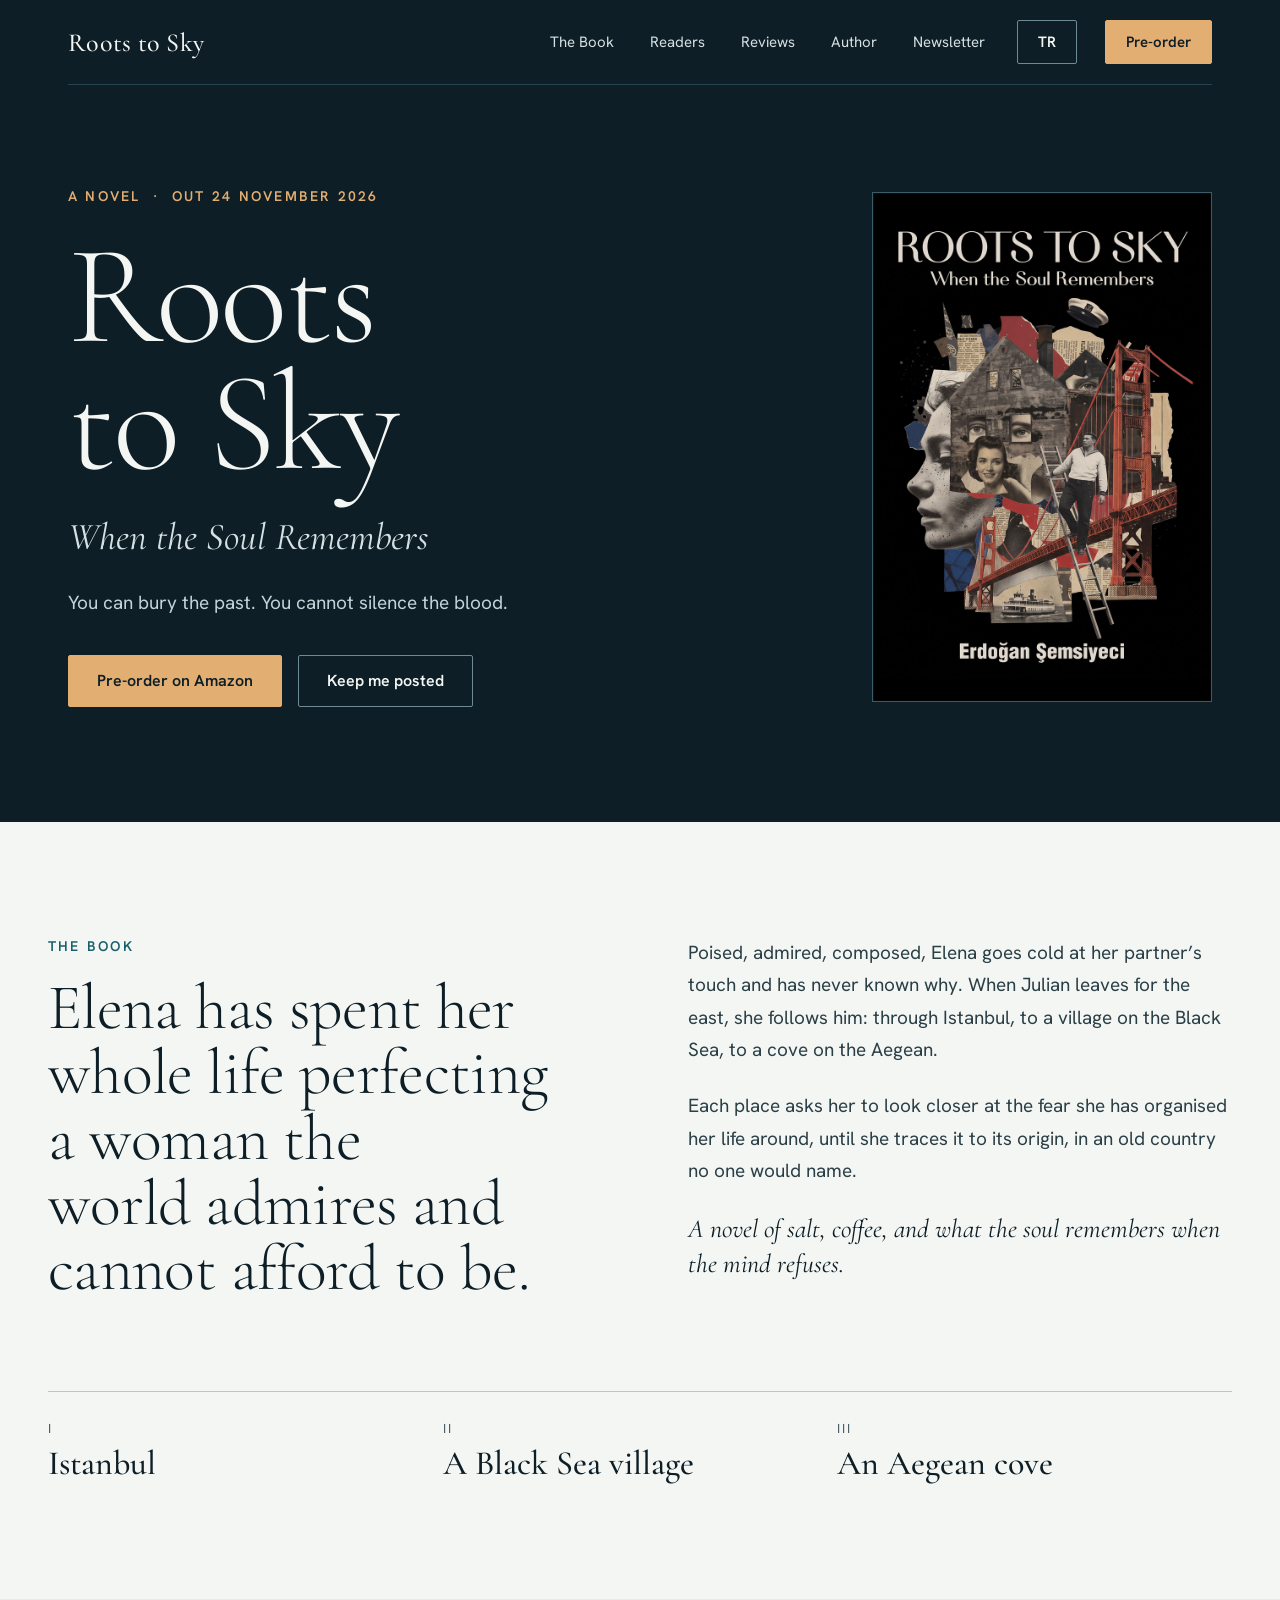
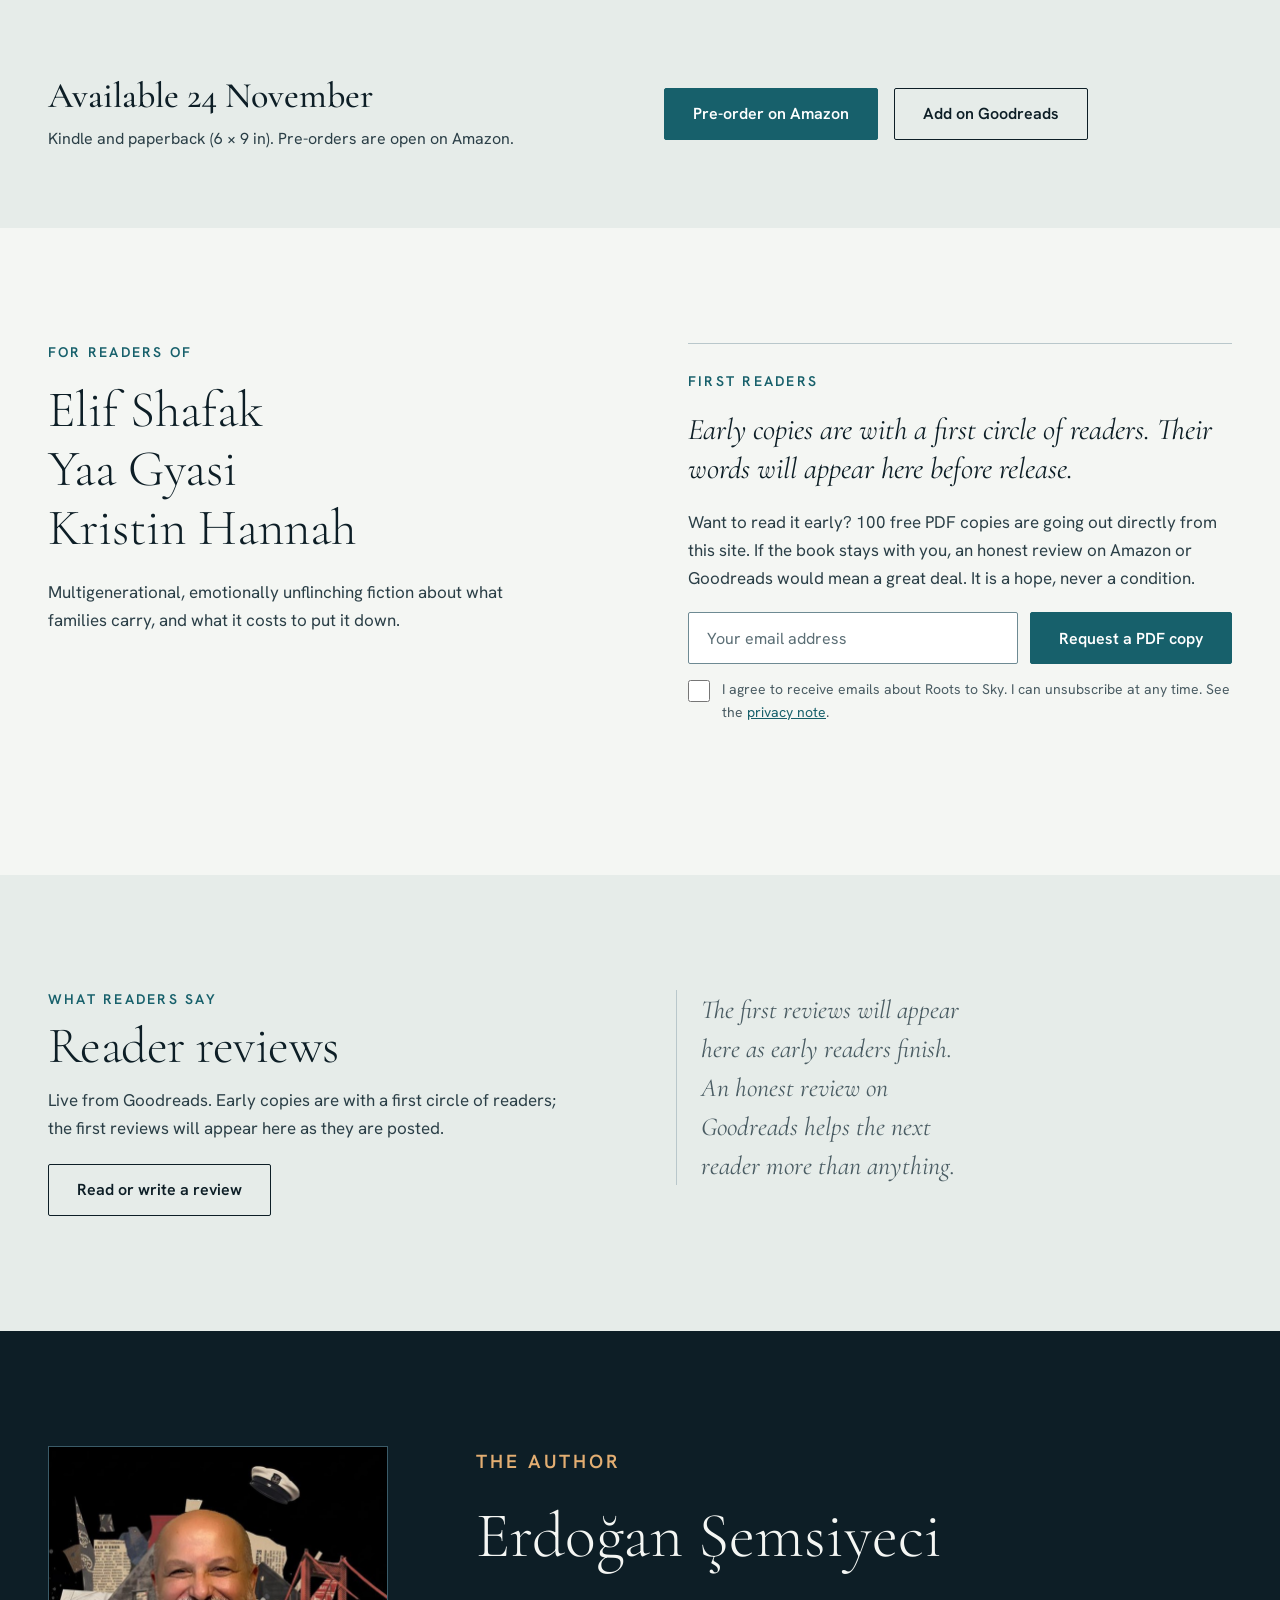
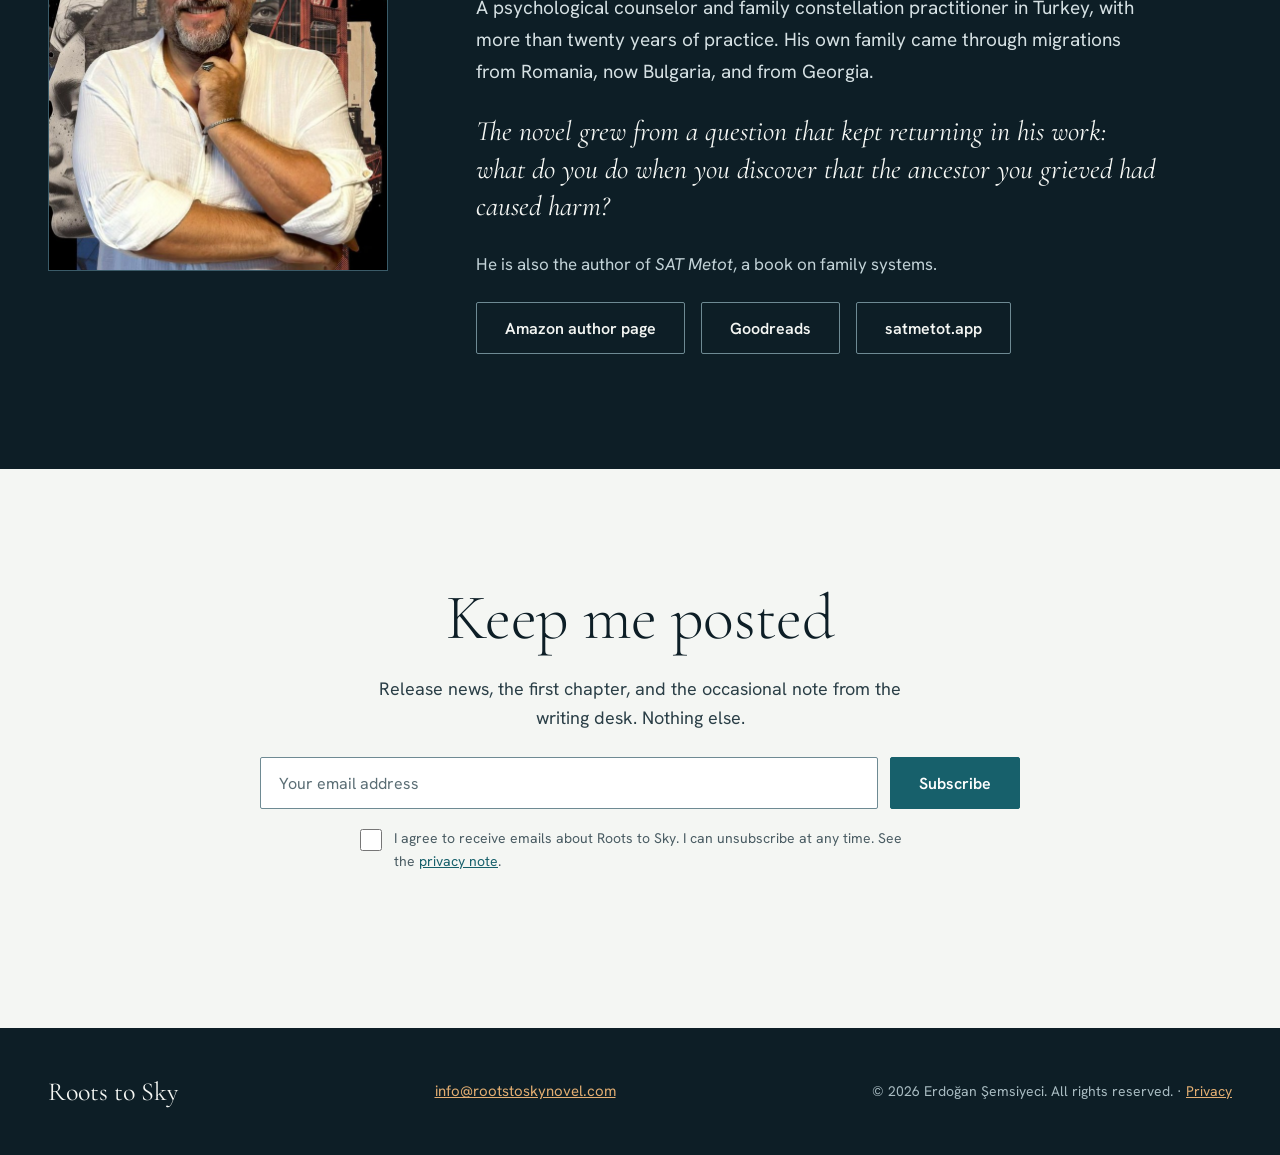
==== index.html @ e364c6cc "Ülke bazlı dil yönlendirmesi: TR ziyaretçi otomatik /tr/ (botlar ve EN'i seçenler hariç); TR sayfaya" ====
<!doctype html>
<html lang="en">
<head>
<meta charset="utf-8">
<meta name="viewport" content="width=device-width, initial-scale=1">
<title>Roots to Sky: When the Soul Remembers — a novel by Erdoğan Şemsiyeci</title>
<meta name="description" content="Roots to Sky: When the Soul Remembers. A novel of salt, coffee, and what the soul remembers when the mind refuses. Out 24 November 2026.">
<link rel="canonical" href="https://rootstoskynovel.com/">
<script>
/* Ülke bazlı dil yönlendirmesi: Türkiye'den gelen ziyaretçi /tr/ sayfasına alınır.
   Kurallar: (1) EN'i elle seçmiş olan (rts_lang=en çerezi) asla yönlendirilmez,
   (2) arama motoru / sosyal önizleme botları yönlendirilmez (SEO), (3) servis
   1,5 sn içinde cevap vermezse hiçbir şey olmaz — sayfa İngilizce kalır. */
(function () {
  try {
    var pref = document.cookie.match(/(?:^|;\s*)rts_lang=([^;]+)/);
    if (pref && pref[1] === 'en') return;
    var ua = navigator.userAgent || '';
    if (/bot|crawl|spider|slurp|baidu|yandex|facebookexternalhit|embedly|preview|headless|https?-get/i.test(ua)) return;
    if (!window.fetch) return;
    var done = false;
    var timer = setTimeout(function () { done = true; }, 1500);
    fetch('https://api.country.is/', { cache: 'no-store' })
      .then(function (r) { return r.json(); })
      .then(function (d) {
        clearTimeout(timer);
        if (done || !d || d.country !== 'TR') return;
        done = true;
        location.replace('/tr/');
      })
      .catch(function () { clearTimeout(timer); });
  } catch (e) {}
})();
</script>
<link rel="alternate" hreflang="en" href="https://rootstoskynovel.com/">
<link rel="alternate" hreflang="tr" href="https://rootstoskynovel.com/tr/">
<link rel="alternate" hreflang="x-default" href="https://rootstoskynovel.com/">
<meta property="og:type" content="book">
<meta property="og:title" content="Roots to Sky: When the Soul Remembers">
<meta property="og:description" content="You can bury the past. You cannot silence the blood. A novel by Erdoğan Şemsiyeci. Out 24 November 2026.">
<meta property="og:url" content="https://rootstoskynovel.com/">
<meta property="og:image" content="https://rootstoskynovel.com/assets/cover.jpg">
<meta name="twitter:card" content="summary_large_image">
<link rel="preconnect" href="https://fonts.googleapis.com">
<link rel="preconnect" href="https://fonts.gstatic.com" crossorigin>
<link href="https://fonts.googleapis.com/css2?family=Cormorant+Garamond:ital,wght@0,300;0,500;1,300;1,400;1,500&family=Hanken+Grotesk:wght@400;500;600&display=swap" rel="stylesheet">
<link rel="icon" href="assets/favicon.svg" type="image/svg+xml">
<link rel="stylesheet" href="style.css">
<script type="application/ld+json">
{"@context":"https://schema.org","@type":"Book","name":"Roots to Sky: When the Soul Remembers","author":{"@type":"Person","name":"Erdoğan Şemsiyeci"},"inLanguage":"en","datePublished":"2026-11-24","bookFormat":"https://schema.org/Paperback","url":"https://rootstoskynovel.com/"}
</script>
</head>
<body>

<header class="on-ink">
  <div class="wrap hero-wrap">
    <nav class="nav" aria-label="Main">
      <a class="brand" href="#top">Roots to Sky</a>
      <div class="nav-links">
        <a href="#book">The Book</a>
        <a href="#giveaway">Giveaway</a>
        <a href="#readers">Readers</a>
        <a href="#reviews">Reviews</a>
        <a href="#author">Author</a>
        <a href="#newsletter">Newsletter</a>
        <a class="btn btn-ghost btn-sm" href="/tr/" hreflang="tr" lang="tr">TR</a>
        <a class="btn btn-amber btn-sm" data-link="amazon" href="#">Pre-order</a>
      </div>
    </nav>

    <div class="hero" id="top">
      <div class="hero-text">
        <p class="eyebrow amber">A novel &nbsp;·&nbsp; Out 24 November 2026</p>
        <h1>Roots<br>to Sky</h1>
        <p class="sub">When the Soul Remembers</p>
        <p class="hook">You can bury the past. You cannot silence the blood.</p>
        <div class="cta">
          <a class="btn btn-amber" data-link="amazon" href="#">Pre-order on Amazon</a>
          <a class="btn btn-ghost" href="#newsletter">Keep me posted</a>
        </div>
      </div>

      <div class="cover-col">
        <div class="cover" data-fallback>
          <!-- Put the cover at assets/cover.jpg (2:3). Until then the typographic placeholder shows. -->
          <img src="assets/cover.jpg" alt="Cover of Roots to Sky: When the Soul Remembers, by Erdoğan Şemsiyeci" width="680" height="1020">
          <div class="ph" aria-hidden="true">
            <span class="k">A Novel</span>
            <div class="mid"><div class="line"></div><span class="t">Roots<br>to Sky</span></div>
            <span class="a">Erdoğan Şemsiyeci</span>
          </div>
        </div>
      </div>
    </div>
  </div>
</header>

<main>
  <section id="book">
    <div class="wrap">
      <div class="two">
        <div class="stack">
          <p class="eyebrow">The Book</p>
          <h2 class="h2">Elena has spent her whole life perfecting a woman the world admires and cannot afford to be.</h2>
        </div>
        <div class="prose">
          <p>Poised, admired, composed, Elena goes cold at her partner’s touch and has never known why. When Julian leaves for the east, she follows him: through Istanbul, to a village on the Black Sea, to a cove on the Aegean.</p>
          <p>Each place asks her to look closer at the fear she has organised her life around, until she traces it to its origin, in an old country no one would name.</p>
          <p class="pull">A novel of salt, coffee, and what the soul remembers when the mind refuses.</p>
        </div>
      </div>
      <div class="route">
        <div><small>I</small><span>Istanbul</span></div>
        <div><small>II</small><span>A Black Sea village</span></div>
        <div><small>III</small><span>An Aegean cove</span></div>
      </div>
    </div>
  </section>

  <section class="editions" aria-labelledby="avail">
    <div class="wrap grid">
      <div class="stack" style="gap:10px">
        <h2 id="avail">Available 24 November</h2>
        <p>Kindle and paperback (6 × 9 in). Pre-orders are open on Amazon.</p>
        <!-- When known, add: <p style="font-size:14px;color:var(--muted)">Pages N · ISBN N · Price N</p> -->
      </div>
      <div class="btn-row">
        <a class="btn btn-teal" data-link="amazon" href="#">Pre-order on Amazon</a>
        <a class="btn btn-line" data-link="goodreadsBook" href="#">Add on Goodreads</a>
      </div>
    </div>
  </section>

  <section id="giveaway" class="giveaway" aria-labelledby="gw-h">
    <div class="wrap two">
      <div class="stack">
        <p class="eyebrow">Goodreads giveaway</p>
        <h2 id="gw-h" class="h2" style="font-size:clamp(32px,4vw,52px)">Win a Kindle copy</h2>
        <p class="lead" style="max-width:34em">One hundred Kindle editions are being given away on Goodreads. Entry is free and takes a moment. The draw closes on 23 November, the day before release, and the winners are notified by Goodreads.</p>
        <p style="font-size:14px;line-height:1.6;color:var(--muted);max-width:34em">A Goodreads account is all you need. No purchase, no email to me — the entry stays on Goodreads.</p>
      </div>
      <div class="gw-card">
        <!-- Live Goodreads giveaway widget (draw 455663). site.js removes this whole
             section after the draw closes, so no dead box is ever left behind. -->
        <div id="goodreadsGiveawayWidget455663"></div>
        <noscript>
          <p><a class="btn btn-line" href="https://www.goodreads.com/giveaway/show/455663" rel="noopener">Enter the giveaway on Goodreads</a></p>
        </noscript>
      </div>
    </div>
  </section>

  <section id="readers">
    <div class="wrap two">
      <div class="stack">
        <p class="eyebrow">For readers of</p>
        <p class="comps">Elif Shafak<br>Yaa Gyasi<br>Kristin Hannah</p>
        <p class="lead">Multigenerational, emotionally unflinching fiction about what families carry, and what it costs to put it down.</p>
      </div>
      <div class="stack firsts">
        <p class="eyebrow">First readers</p>
        <p class="quote">Early copies are with a first circle of readers. Their words will appear here before release.</p>
        <p class="lead" style="max-width:none">Want to read it early? 100 free PDF copies are going out directly from this site. If the book stays with you, an honest review on Amazon or Goodreads would mean a great deal. It is a hope, never a condition.</p>
        <form data-form="early" novalidate style="display:flex;flex-direction:column;gap:14px">
          <div class="formrow">
            <label class="sr" for="copyemail">Email address for a PDF copy</label>
            <input id="copyemail" type="email" name="email" autocomplete="email" placeholder="Your email address" required>
            <button class="btn btn-teal" type="submit">Request a PDF copy</button>
          </div>
          <div class="hp" aria-hidden="true"><label>Leave empty <input type="text" name="hp" tabindex="-1" autocomplete="off"></label></div>
          <div class="consent">
            <input id="copyconsent" type="checkbox" name="consent">
            <label for="copyconsent">I agree to receive emails about Roots to Sky. I can unsubscribe at any time. See the <a href="privacy.html">privacy note</a>.</label>
          </div>
          <p class="msg" role="status" aria-live="polite"></p>
        </form>
      </div>
    </div>
  </section>

  <section id="reviews" class="reviews">
    <div class="wrap">
      <div class="rev-grid">
        <div class="stack" style="gap:12px">
          <p class="eyebrow">What readers say</p>
          <h2 class="rev-h">Reader reviews</h2>
          <p class="lead" style="max-width:30em">Live from Goodreads. Early copies are with a first circle of readers; the first reviews will appear here as they are posted.</p>
          <div class="btn-row" style="margin-top:10px" id="rev-cta">
            <a class="btn btn-line" data-link="goodreadsBook" href="#">Read or write a review</a>
          </div>
        </div>
        <div class="gr-card" id="gr-reviews-card">
          <!-- The Goodreads widget is injected by site.js only once the first review exists
               (flag: rts_site_flags.reviews_live, refreshed by a Hermes job). Until then a
               designed empty state holds the column, so nothing looks broken or bare. -->
          <p class="rev-empty" id="gr-reviews-empty">The first reviews will appear here as early readers finish. An honest review on Goodreads helps the next reader more than anything.</p>
        </div>
      </div>
    </div>
  </section>

  <section id="author" class="on-ink">
    <div class="wrap author">
      <div class="portrait">
        <!-- Put the portrait at assets/author.jpg (4:5). Without it, an empty frame shows. -->
        <div class="frame" data-fallback>
          <img src="assets/author.jpg" alt="Portrait of Erdoğan Şemsiyeci" width="680" height="850">
        </div>
      </div>
      <div class="author-text">
        <p class="eyebrow">The Author</p>
        <h2 class="name">Erdoğan Şemsiyeci</h2>
        <p>A psychological counselor and family constellation practitioner in Turkey, with more than twenty years of practice. His own family came through migrations from Romania, now Bulgaria, and from Georgia.</p>
        <p class="pull">The novel grew from a question that kept returning in his work: what do you do when you discover that the ancestor you grieved had caused harm?</p>
        <p class="small">He is also the author of <em>SAT Metot</em>, a book on family systems.</p>
        <div class="btn-row">
          <a class="btn btn-ghost" data-link="amazonAuthor" href="#">Amazon author page</a>
          <a class="btn btn-ghost" data-link="goodreadsAuthor" href="#">Goodreads</a>
          <a class="btn btn-ghost" data-link="authorSite" href="#">satmetot.app</a>
        </div>
      </div>
    </div>
  </section>

  <section id="newsletter">
    <div class="news">
      <h2 class="h2" style="font-size:clamp(40px,5vw,64px)">Keep me posted</h2>
      <p class="lead" style="max-width:30em;font-size:18px">Release news, the first chapter, and the occasional note from the writing desk. Nothing else.</p>
      <form data-form="news" novalidate>
        <div class="formrow">
          <label class="sr" for="email">Email address</label>
          <input id="email" type="email" name="email" autocomplete="email" placeholder="Your email address" required>
          <button class="btn btn-teal" type="submit">Subscribe</button>
        </div>
        <div class="hp" aria-hidden="true"><label>Leave empty <input type="text" name="hp" tabindex="-1" autocomplete="off"></label></div>
        <div class="consent">
          <input id="consent" type="checkbox" name="consent">
          <label for="consent">I agree to receive emails about Roots to Sky. I can unsubscribe at any time. See the <a href="privacy.html">privacy note</a>.</label>
        </div>
        <p class="msg" role="status" aria-live="polite"></p>
      </form>
    </div>
  </section>
</main>

<footer>
  <div class="row">
    <span class="brand-f">Roots to Sky</span>
    <a href="mailto:info@rootstoskynovel.com">info@rootstoskynovel.com</a>
    <small>© 2026 Erdoğan Şemsiyeci. All rights reserved. · <a href="privacy.html" style="font-size:14px">Privacy</a></small>
  </div>
</footer>

<script src="config.js"></script>
<script src="site.js"></script>
<!-- Goodreads giveaway widget. It replaces the placeholder div above by id,
     so this must load after that div. -->
<script src="https://www.goodreads.com/giveaway/widget/455663" type="text/javascript" charset="utf-8"></script>
</body>
</html>
---- style.css ----
/* Roots to Sky — rootstoskynovel.com
   Fonts: Cormorant Garamond (display), Hanken Grotesk (text). Loaded from Google Fonts in each page <head>. */
:root{
  --ink:#0D1E26; --ink-2:#16303B; --ink-line:#264450; --ink-edge:#3A5B68;
  --salt:#F4F6F3; --salt-2:#E6ECE9; --rule:#B9C7CB;
  --text:#2B3F47; --muted:#4A5C63; --on-ink:#D5E0E3; --on-ink-2:#C3D3D8; --on-ink-3:#A9BCC2;
  --teal:#17606B; --amber:#E3AE72; --amber-hi:#F0C48F; --field:#6E8A93;
  --serif:'Cormorant Garamond',Georgia,serif; --sans:'Hanken Grotesk',system-ui,sans-serif;
  --pad:clamp(20px,5vw,48px);
}
*{box-sizing:border-box}
html{scroll-behavior:smooth}
body{margin:0;background:var(--salt);color:var(--ink);font-family:var(--sans);-webkit-font-smoothing:antialiased}
a{color:var(--teal)} a:hover{color:var(--ink)}
h1,h2,p{margin:0}
.wrap{max-width:1240px;margin:0 auto}
.sr{position:absolute;width:1px;height:1px;overflow:hidden;clip:rect(0 0 0 0);white-space:nowrap}
a:focus-visible,button:focus-visible,input:focus-visible{outline:3px solid var(--amber);outline-offset:2px}
[hidden]{display:none!important}

/* buttons */
.btn{display:inline-flex;align-items:center;justify-content:center;min-height:52px;padding:0 28px;font:600 16px var(--sans);text-decoration:none;border-radius:2px;cursor:pointer}
.btn-amber{background:var(--amber);color:var(--ink);border:1px solid var(--amber)}
.btn-amber:hover{background:var(--amber-hi);color:var(--ink)}
.btn-ghost{background:transparent;color:var(--salt);border:1px solid var(--field)}
.btn-ghost:hover{border-color:var(--amber);color:var(--amber)}
.btn-teal{background:var(--teal);color:#fff;border:1px solid var(--teal)}
.btn-teal:hover{background:var(--ink);border-color:var(--ink);color:#fff}
.btn-teal[disabled]{opacity:.6;cursor:progress}
.btn-line{background:transparent;color:var(--ink);border:1px solid var(--ink)}
.btn-line:hover{background:var(--ink);color:var(--salt)}
.btn-sm{min-height:44px;padding:0 20px;font-size:15px}

/* type helpers */
.eyebrow{font-size:14px;font-weight:600;letter-spacing:.16em;text-transform:uppercase;color:var(--teal)}
.on-ink .eyebrow,.eyebrow.amber{color:var(--amber)}
.display{font-family:var(--serif);font-weight:300;letter-spacing:-.01em}
.italic{font-family:var(--serif);font-style:italic}

/* header + hero */
.on-ink{background:var(--ink);color:var(--salt)}
.hero-wrap{padding:0 var(--pad)}
.nav{display:flex;flex-wrap:wrap;align-items:center;justify-content:space-between;gap:8px 32px;padding:20px 0;border-bottom:1px solid var(--ink-line)}
.brand{font:500 26px var(--serif);color:var(--salt);text-decoration:none;letter-spacing:.01em}
.brand:hover{color:var(--salt)}
.nav-links{display:flex;flex-wrap:wrap;align-items:center;gap:4px 28px}
.nav-links a:not(.btn){color:var(--on-ink);text-decoration:none;font-size:15px;padding:12px 4px}
.nav-links a:not(.btn):hover{color:var(--amber)}
.hero{display:flex;flex-wrap:wrap;align-items:center;gap:56px 72px;padding:clamp(48px,8vw,104px) 0 clamp(56px,9vw,120px)}
.hero-text{flex:1 1 480px;min-width:0;display:flex;flex-direction:column;gap:28px}
.hero h1{font:300 clamp(68px,11vw,164px)/.9 var(--serif);letter-spacing:-.02em;color:var(--salt)}
.hero .sub{font:italic 400 clamp(26px,3vw,38px)/1.2 var(--serif);color:var(--on-ink)}
.hero .hook{max-width:30em;font-size:19px;line-height:1.6;color:var(--on-ink-2);text-wrap:pretty}
.hero .cta{display:flex;flex-wrap:wrap;gap:16px;padding-top:8px}

/* cover (image with typographic fallback) */
.cover-col{flex:0 1 360px;min-width:0;margin:0 auto;width:100%;max-width:340px}
.cover{position:relative;width:100%;aspect-ratio:2/3;background:var(--ink-2);border:1px solid var(--ink-edge);overflow:hidden}
.cover img{display:block;width:100%;height:100%;object-fit:cover}
.cover .ph{display:none;position:absolute;inset:0;flex-direction:column;justify-content:space-between;align-items:center;padding:36px 28px;text-align:center}
.cover.no-img img{display:none}
.cover.no-img .ph{display:flex}
.ph .k{font-size:11px;letter-spacing:.22em;text-transform:uppercase;color:var(--amber)}
.ph .mid{display:flex;flex-direction:column;align-items:center;gap:18px}
.ph .line{width:1px;height:120px;background:var(--amber)}
.ph .t{font:300 44px/1 var(--serif)}
.ph .a{font-size:13px;letter-spacing:.14em;text-transform:uppercase;color:var(--on-ink-2)}

/* sections */
section{padding:clamp(64px,9vw,128px) var(--pad)}
.two{display:grid;grid-template-columns:repeat(auto-fit,minmax(min(420px,100%),1fr));gap:48px 96px;align-items:start}
.stack{display:flex;flex-direction:column;gap:20px}
.h2{font:300 clamp(40px,5vw,68px)/1.02 var(--serif);letter-spacing:-.01em;text-wrap:balance}
.prose{display:flex;flex-direction:column;gap:24px;font-size:19px;line-height:1.7;color:var(--text);text-wrap:pretty}
.prose .pull{font:italic 400 26px/1.35 var(--serif);color:var(--ink)}
.route{display:grid;grid-template-columns:repeat(auto-fit,minmax(min(240px,100%),1fr));margin-top:clamp(56px,7vw,96px);border-top:1px solid var(--rule)}
.route div{padding:28px 24px 0 0;display:flex;flex-direction:column;gap:6px}
.route small{font-size:13px;letter-spacing:.16em;text-transform:uppercase;color:var(--muted)}
.route span{font:500 34px var(--serif)}

.editions{background:var(--salt-2);padding:clamp(48px,6vw,80px) var(--pad)}
.editions .grid{display:grid;grid-template-columns:repeat(auto-fit,minmax(min(300px,100%),1fr));gap:32px 48px;align-items:center}
.editions h2{font:500 36px/1.1 var(--serif)}
.editions p{font-size:16px;line-height:1.6;color:var(--text)}
.btn-row{display:flex;flex-wrap:wrap;gap:16px}

/* Goodreads giveaway band. The widget brings its own inline styling and sits on white;
   it is kept as-is so it reads as Goodreads, not as us. */
.giveaway{border-top:1px solid var(--rule);padding-block:clamp(48px,6vw,80px)}
.giveaway .two{align-items:start}
.gw-card{max-width:400px;width:100%;justify-self:start}
.gw-card .goodreadsGiveawayWidget{max-width:100% !important;margin:0 !important}
/* keep Goodreads' date stamp from breaking into "(November 23, / 2026)" */
.gw-card .goodreadsGiveawayWidget .giveaway-status span{white-space:nowrap}

.comps{font:300 clamp(34px,4vw,54px)/1.15 var(--serif)}
.lead{font-size:17px;line-height:1.65;color:var(--text);max-width:28em}
.firsts{border-top:1px solid var(--rule);padding-top:28px}
.firsts .quote{font:italic 400 30px/1.3 var(--serif)}

/* reviews (Goodreads widget, palette matched) */
.reviews{background:var(--salt-2)}
.rev-grid{display:grid;grid-template-columns:repeat(auto-fit,minmax(min(360px,100%),1fr));gap:40px 72px;align-items:start}
.rev-h{font:300 clamp(32px,4vw,52px)/1.05 var(--serif);letter-spacing:-.01em;text-wrap:balance}
.gr-card{max-width:620px;width:100%;justify-self:end;overflow:hidden}
.gr-card iframe{display:block;width:100%;height:420px;border:0;background:var(--salt-2);color-scheme:light}
.rev-empty{font:italic 400 26px/1.5 var(--serif);color:var(--muted);margin:0;max-width:28ch;padding-left:24px;border-left:1px solid var(--rule)}

/* forms */
.formrow{display:flex;flex-wrap:wrap;gap:12px}
.formrow input[type=email]{flex:1 1 240px;min-width:0;height:52px;padding:0 18px;font:16px var(--sans);color:var(--ink);background:#fff;border:1px solid var(--field);border-radius:2px}
.formrow input::placeholder{color:#5B6E75}
.consent{display:flex;align-items:flex-start;gap:12px;text-align:left;max-width:560px;font-size:14px;line-height:1.6;color:var(--muted)}
.consent input{width:22px;height:22px;margin:2px 0 0;flex:0 0 auto}
.hp{position:absolute;left:-9999px;width:1px;height:1px;overflow:hidden}
.msg{font-size:15px;line-height:1.5;min-height:1.5em}
.msg.ok{color:#0F5A2E} .msg.err{color:#9A1B1B}

/* author */
.author{display:flex;flex-wrap:wrap;gap:56px 88px;align-items:flex-start}
.portrait{flex:0 1 340px;min-width:0;margin:0 auto;width:100%;max-width:340px}
.portrait .frame{position:relative;width:100%;aspect-ratio:4/5;background:var(--ink-2);border:1px solid var(--ink-edge);overflow:hidden}
.portrait img{display:block;width:100%;height:100%;object-fit:cover}
.portrait .frame.no-img img{display:none}
.author-text{flex:1 1 480px;min-width:0;display:flex;flex-direction:column;gap:24px}
.author-text .name{font:300 clamp(40px,5vw,68px)/1.02 var(--serif)}
.author-text p{font-size:19px;line-height:1.7;color:var(--on-ink);max-width:36em;text-wrap:pretty}
.author-text .pull{font:italic 400 28px/1.35 var(--serif);color:var(--salt);max-width:26em}
.author-text .small{font-size:17px;line-height:1.65;color:var(--on-ink-2)}

/* newsletter */
.news{max-width:760px;margin:0 auto;display:flex;flex-direction:column;gap:24px;text-align:center;align-items:center}
.news form{width:100%;display:flex;flex-direction:column;gap:18px;align-items:center}
.news .formrow{width:100%;justify-content:center}

/* footer */
footer{background:var(--ink);color:var(--on-ink-2);padding:48px var(--pad)}
footer .row{max-width:1240px;margin:0 auto;display:flex;flex-wrap:wrap;gap:20px 48px;justify-content:space-between;align-items:center}
footer .brand-f{font:26px var(--serif);color:var(--salt)}
footer a{color:var(--amber);font-size:15px}
footer small{font-size:14px;color:var(--on-ink-3)}

/* plain pages (privacy, confirmed, unsubscribed) */
.page{max-width:720px;margin:0 auto;padding:clamp(48px,8vw,96px) var(--pad);display:flex;flex-direction:column;gap:20px}
.page h1{font:300 clamp(40px,6vw,64px)/1.05 var(--serif)}
.page h2{font:500 28px var(--serif);margin-top:12px}
.page p,.page li{font-size:17px;line-height:1.7;color:var(--text)}
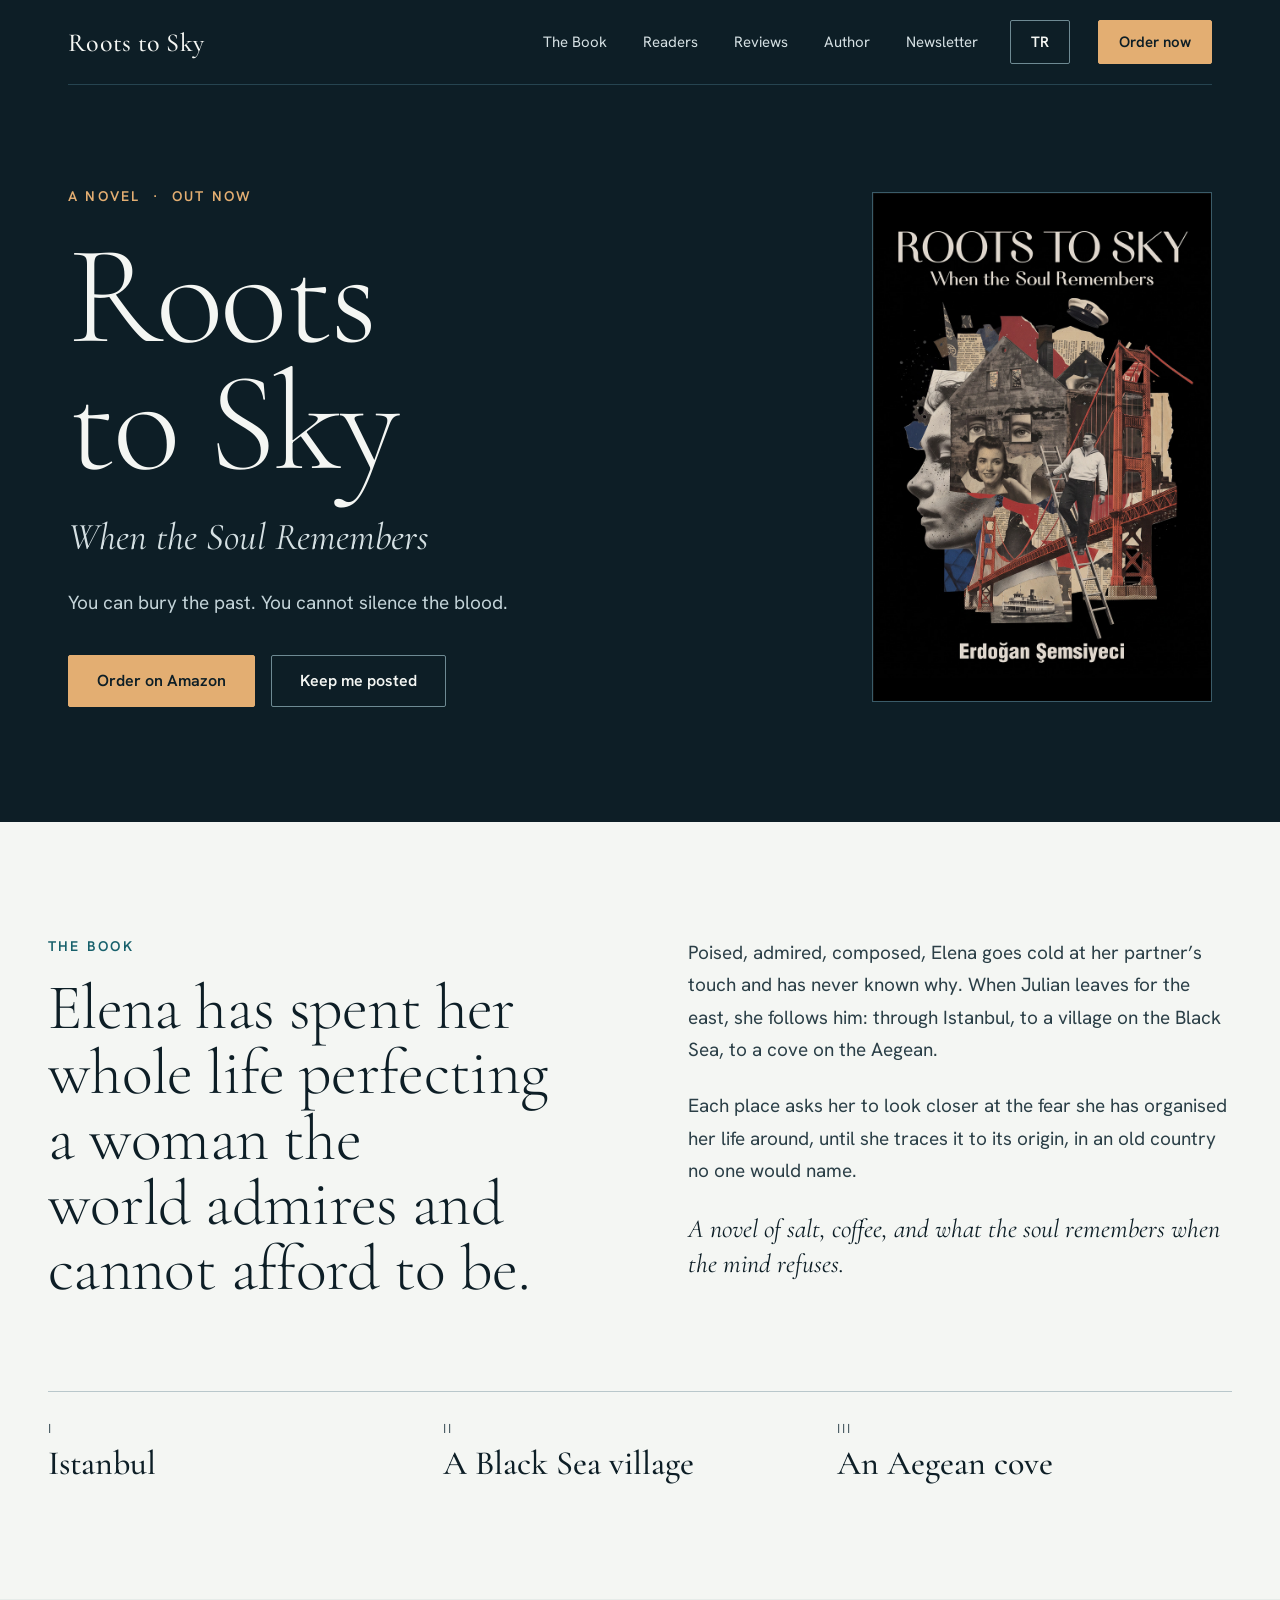
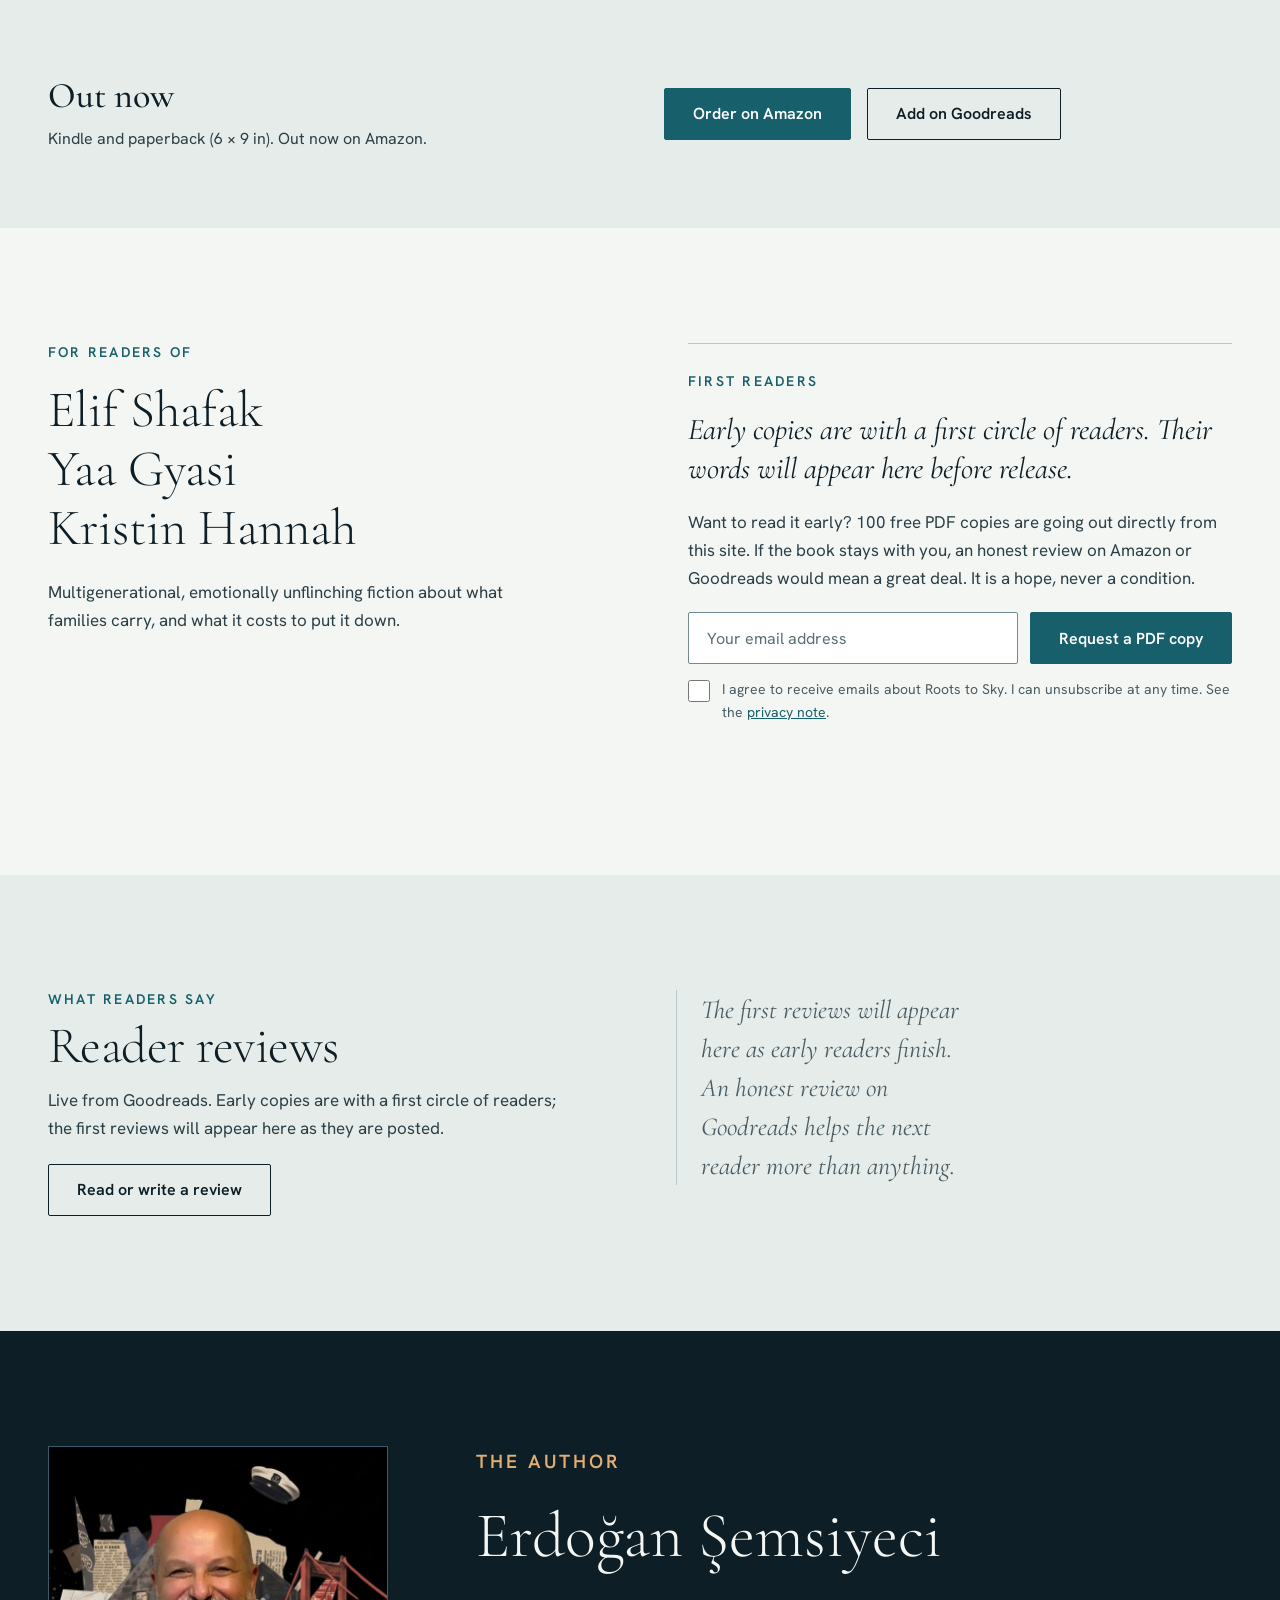
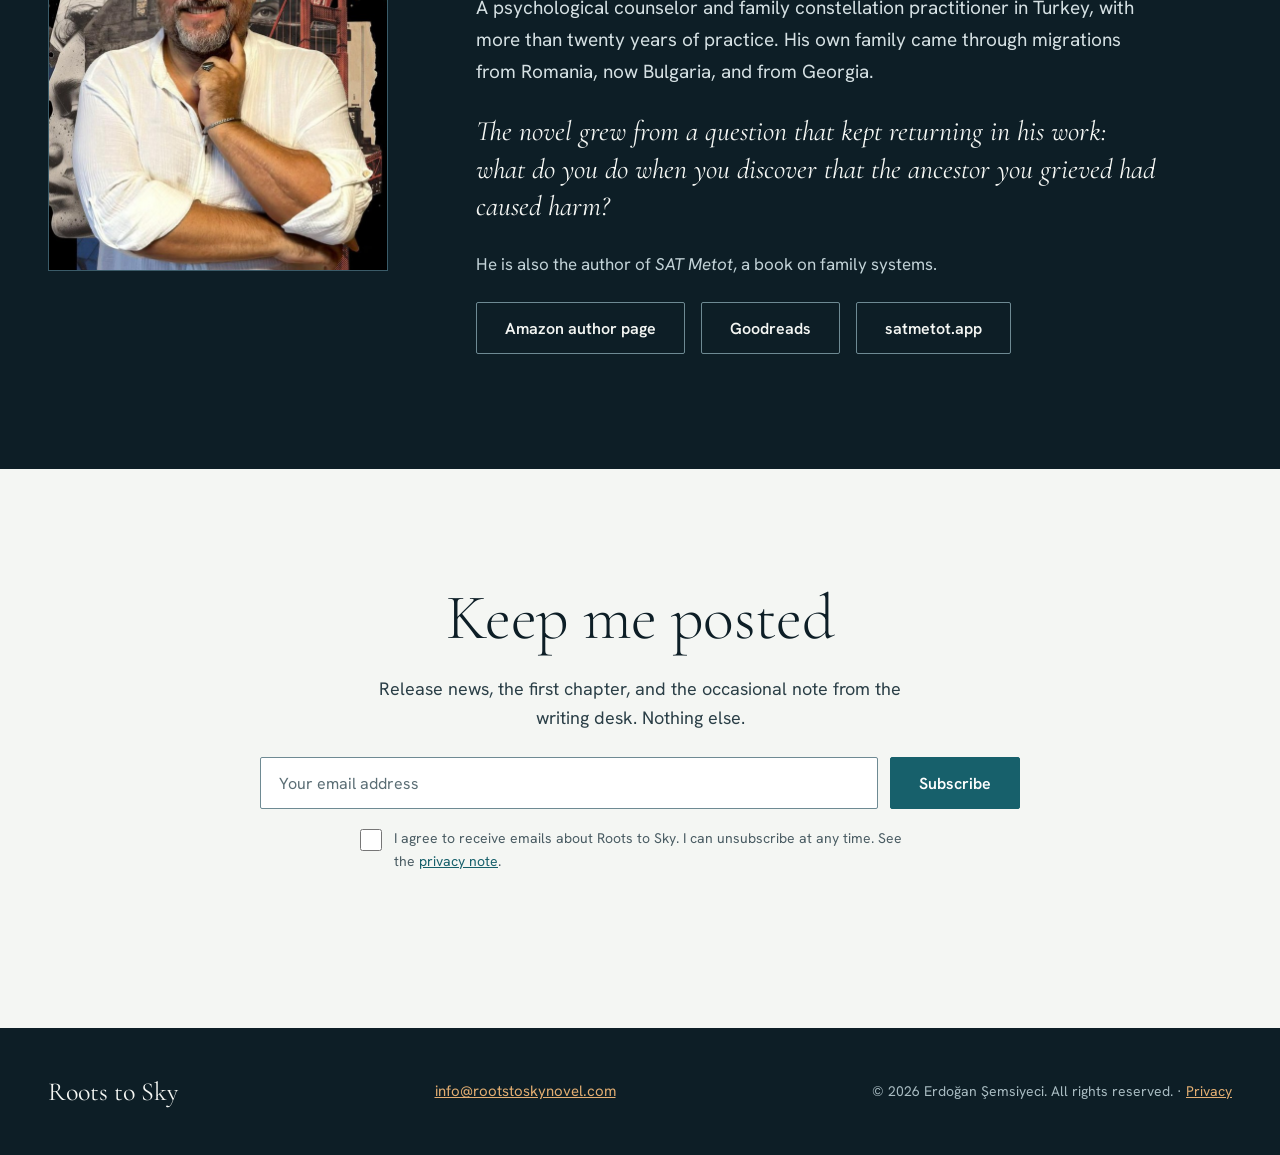
==== commit 921dd783: "site: Pre-order -> Order now / Out now (EN + TR)" ====
--- a/index.html
+++ b/index.html
@@ -7,28 +7,39 @@
 <meta name="description" content="Roots to Sky: When the Soul Remembers. A novel of salt, coffee, and what the soul remembers when the mind refuses. Out 24 November 2026.">
 <link rel="canonical" href="https://rootstoskynovel.com/">
 <script>
-/* Ülke bazlı dil yönlendirmesi: Türkiye'den gelen ziyaretçi /tr/ sayfasına alınır.
-   Kurallar: (1) EN'i elle seçmiş olan (rts_lang=en çerezi) asla yönlendirilmez,
-   (2) arama motoru / sosyal önizleme botları yönlendirilmez (SEO), (3) servis
-   1,5 sn içinde cevap vermezse hiçbir şey olmaz — sayfa İngilizce kalır. */
+/* Ülke/dil bazlı yönlendirme: Türkiye'den gelen ziyaretçi /tr/ sayfasına alınır.
+   1) Tarayıcı dili Türkçe ise ANINDA yönlendirir (ağ beklemez — IP servisi
+      engelliyse ya da VPN/iCloud Relay ülkeyi yanlış gösteriyorsa da çalışır).
+   2) Değilse IP ülkesine bakar (iki ayrı servis, biri cevap vermezse diğeri).
+   3) EN'i elle seçmiş olan (rts_lang=en çerezi) ve botlar asla yönlendirilmez. */
 (function () {
   try {
     var pref = document.cookie.match(/(?:^|;\s*)rts_lang=([^;]+)/);
     if (pref && pref[1] === 'en') return;
     var ua = navigator.userAgent || '';
     if (/bot|crawl|spider|slurp|baidu|yandex|facebookexternalhit|embedly|preview|headless|https?-get/i.test(ua)) return;
+    var goTR = function () { location.replace('/tr/'); };
+    var langs = navigator.languages || [navigator.language || ''];
+    for (var i = 0; i < langs.length; i++) {
+      if (/^tr\b/i.test(langs[i] || '')) { goTR(); return; }
+    }
     if (!window.fetch) return;
     var done = false;
-    var timer = setTimeout(function () { done = true; }, 1500);
+    var timer = setTimeout(function () { done = true; }, 2000);
+    var hit = function (c) {
+      if (done || !c) return;
+      if (c === 'TR') { done = true; goTR(); }
+    };
     fetch('https://api.country.is/', { cache: 'no-store' })
       .then(function (r) { return r.json(); })
-      .then(function (d) {
-        clearTimeout(timer);
-        if (done || !d || d.country !== 'TR') return;
-        done = true;
-        location.replace('/tr/');
+      .then(function (d) { if (d && d.country) hit(d.country); else throw 0; })
+      .catch(function () {
+        return fetch('https://ipwho.is/', { cache: 'no-store' })
+          .then(function (r) { return r.json(); })
+          .then(function (d) { if (d && d.country_code) hit(d.country_code); })
+          .catch(function () {});
       })
-      .catch(function () { clearTimeout(timer); });
+      .then(function () { clearTimeout(timer); });
   } catch (e) {}
 })();
 </script>
@@ -64,18 +75,18 @@
         <a href="#author">Author</a>
         <a href="#newsletter">Newsletter</a>
         <a class="btn btn-ghost btn-sm" href="/tr/" hreflang="tr" lang="tr">TR</a>
-        <a class="btn btn-amber btn-sm" data-link="amazon" href="#">Pre-order</a>
+        <a class="btn btn-amber btn-sm" data-link="amazon" href="#">Order now</a>
       </div>
     </nav>
 
     <div class="hero" id="top">
       <div class="hero-text">
-        <p class="eyebrow amber">A novel &nbsp;·&nbsp; Out 24 November 2026</p>
+        <p class="eyebrow amber">A novel &nbsp;·&nbsp; Out now</p>
         <h1>Roots<br>to Sky</h1>
         <p class="sub">When the Soul Remembers</p>
         <p class="hook">You can bury the past. You cannot silence the blood.</p>
         <div class="cta">
-          <a class="btn btn-amber" data-link="amazon" href="#">Pre-order on Amazon</a>
+          <a class="btn btn-amber" data-link="amazon" href="#">Order on Amazon</a>
           <a class="btn btn-ghost" href="#newsletter">Keep me posted</a>
         </div>
       </div>
@@ -120,12 +131,12 @@
   <section class="editions" aria-labelledby="avail">
     <div class="wrap grid">
       <div class="stack" style="gap:10px">
-        <h2 id="avail">Available 24 November</h2>
-        <p>Kindle and paperback (6 × 9 in). Pre-orders are open on Amazon.</p>
+        <h2 id="avail">Out now</h2>
+        <p>Kindle and paperback (6 × 9 in). Out now on Amazon.</p>
         <!-- When known, add: <p style="font-size:14px;color:var(--muted)">Pages N · ISBN N · Price N</p> -->
       </div>
       <div class="btn-row">
-        <a class="btn btn-teal" data-link="amazon" href="#">Pre-order on Amazon</a>
+        <a class="btn btn-teal" data-link="amazon" href="#">Order on Amazon</a>
         <a class="btn btn-line" data-link="goodreadsBook" href="#">Add on Goodreads</a>
       </div>
     </div>
@@ -256,5 +267,8 @@
 <!-- Goodreads giveaway widget. It replaces the placeholder div above by id,
      so this must load after that div. -->
 <script src="https://www.goodreads.com/giveaway/widget/455663" type="text/javascript" charset="utf-8"></script>
+<!-- Cloudflare Web Analytics (cerezsiz) — site_tag 2a8c7d72f45946dc82db46cac2501eec -->
+<script type='module' src='https://static.cloudflareinsights.com/beacon.min.js' data-cf-beacon='{"token": "1cac7813555d4ec9ae6204c38d0e9950"}'></script>
+<!-- End Cloudflare Web Analytics -->
 </body>
 </html>
--- a/style.css
+++ b/style.css
@@ -78,6 +78,13 @@
 .route small{font-size:13px;letter-spacing:.16em;text-transform:uppercase;color:var(--muted)}
 .route span{font:500 34px var(--serif)}
 
+/* TR: kitap bölümü kolaj görselleri */
+.book-band{margin-top:clamp(40px,6vw,72px)}
+.book-band img{width:100%;height:auto;display:block;border:1px solid var(--rule)}
+.route-img img{width:100%;height:auto;display:block;border:1px solid var(--rule);margin-bottom:12px}
+.route-img span{font:500 26px var(--serif)}
+.route-img .cap{font:italic 15px/1.5 var(--serif);color:var(--muted);margin:0 0 10px}
+
 .editions{background:var(--salt-2);padding:clamp(48px,6vw,80px) var(--pad)}
 .editions .grid{display:grid;grid-template-columns:repeat(auto-fit,minmax(min(300px,100%),1fr));gap:32px 48px;align-items:center}
 .editions h2{font:500 36px/1.1 var(--serif)}
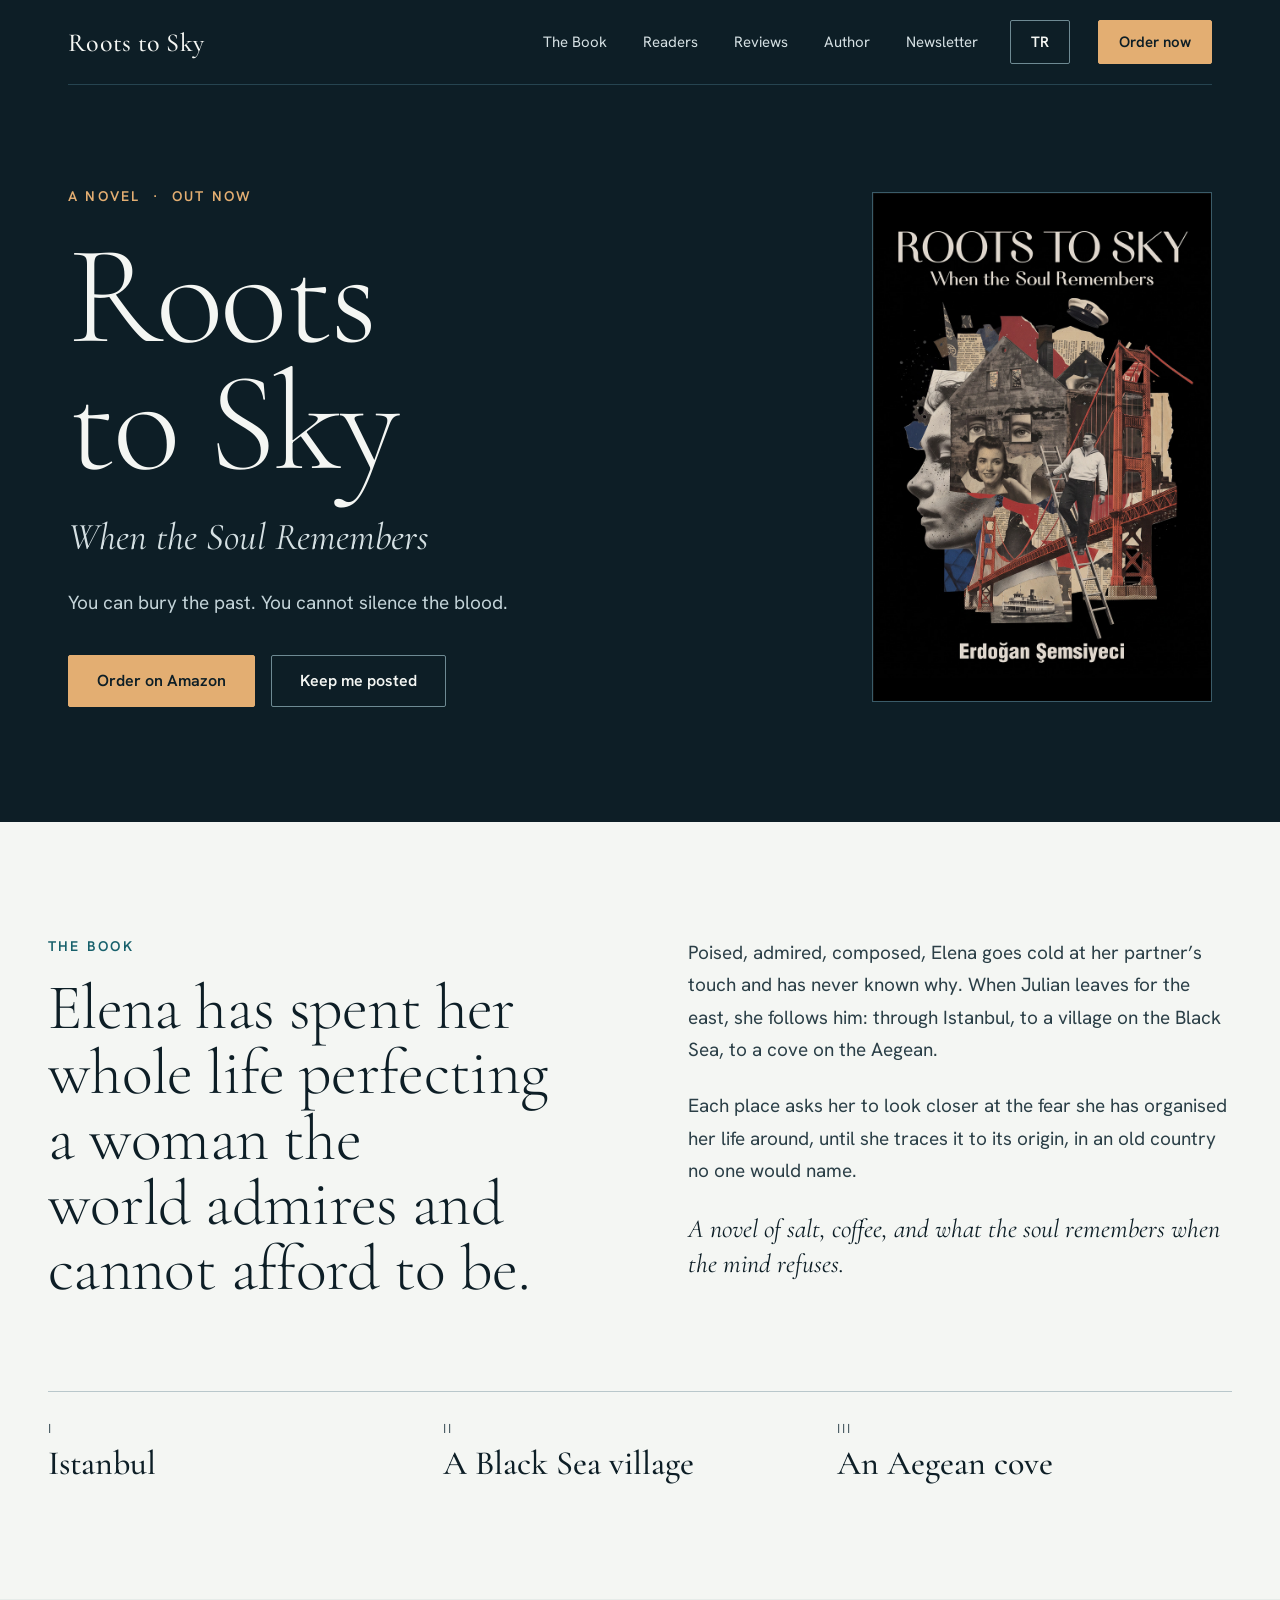
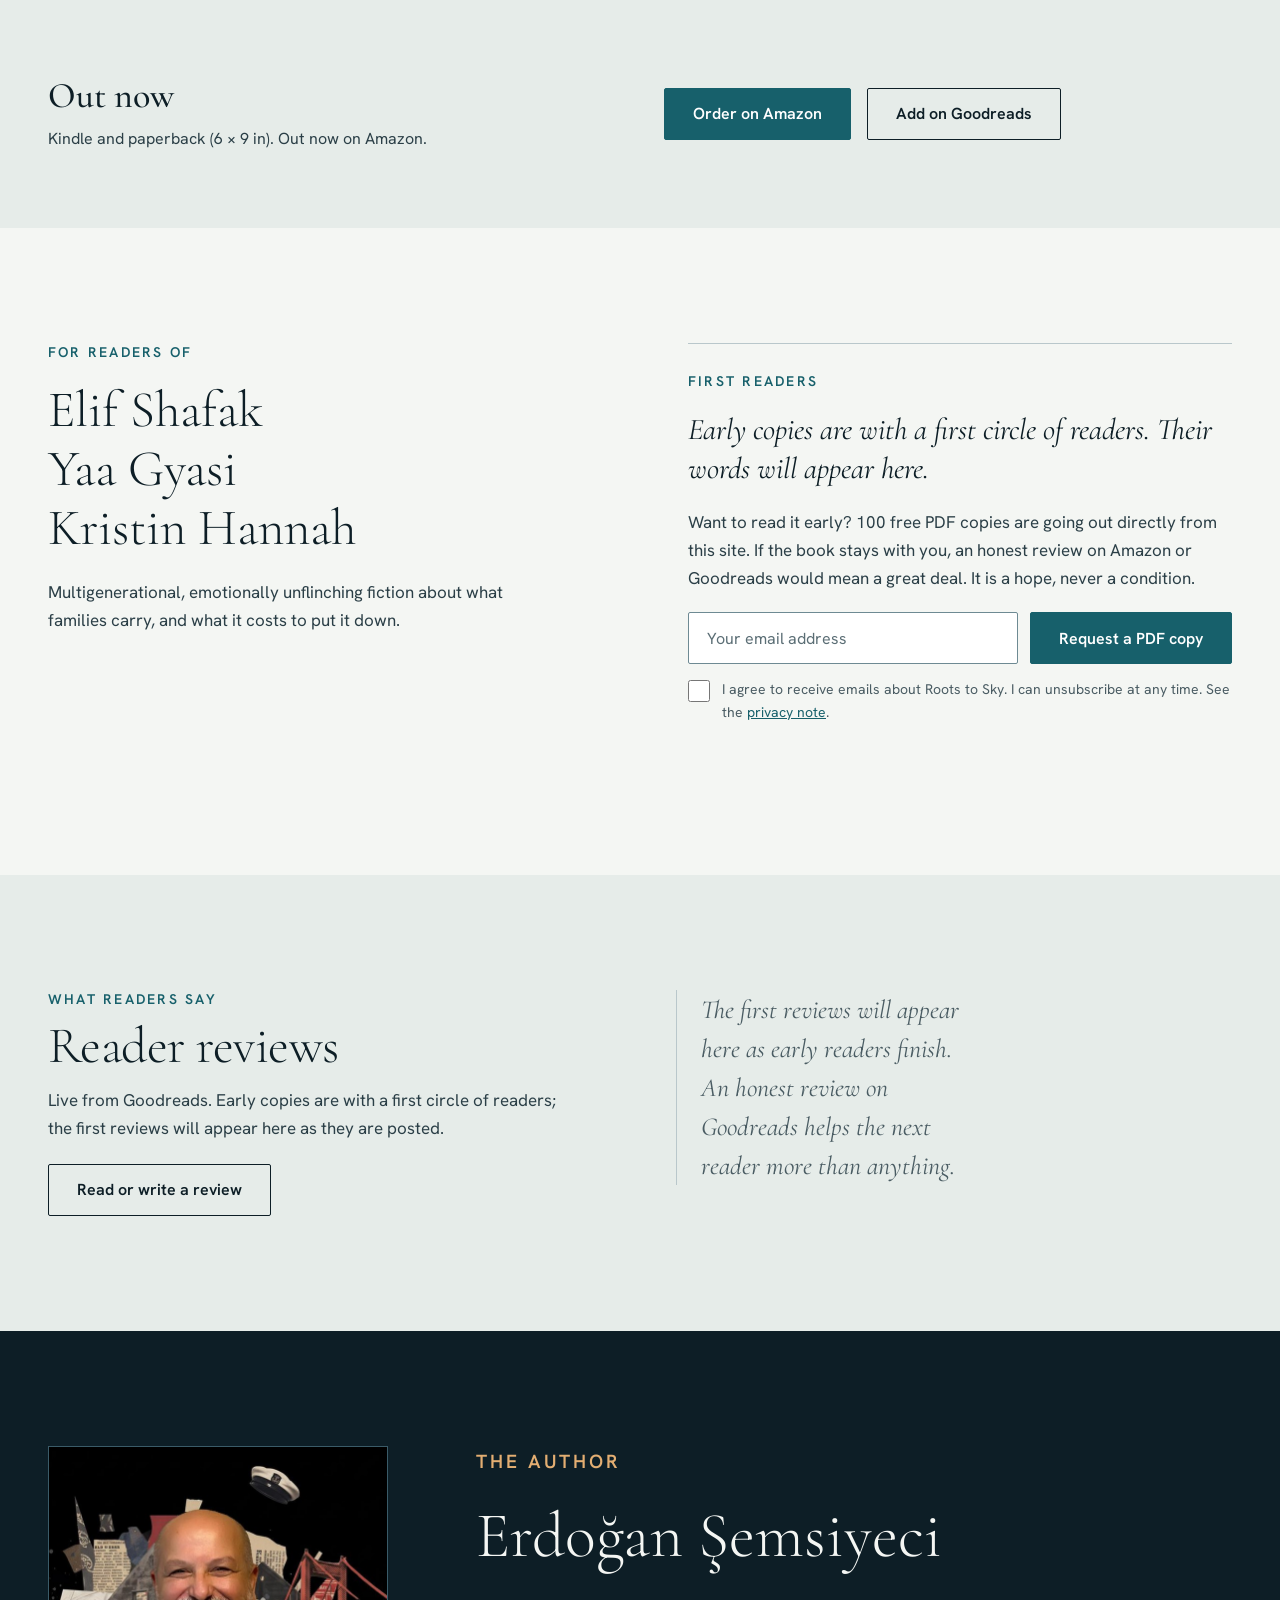
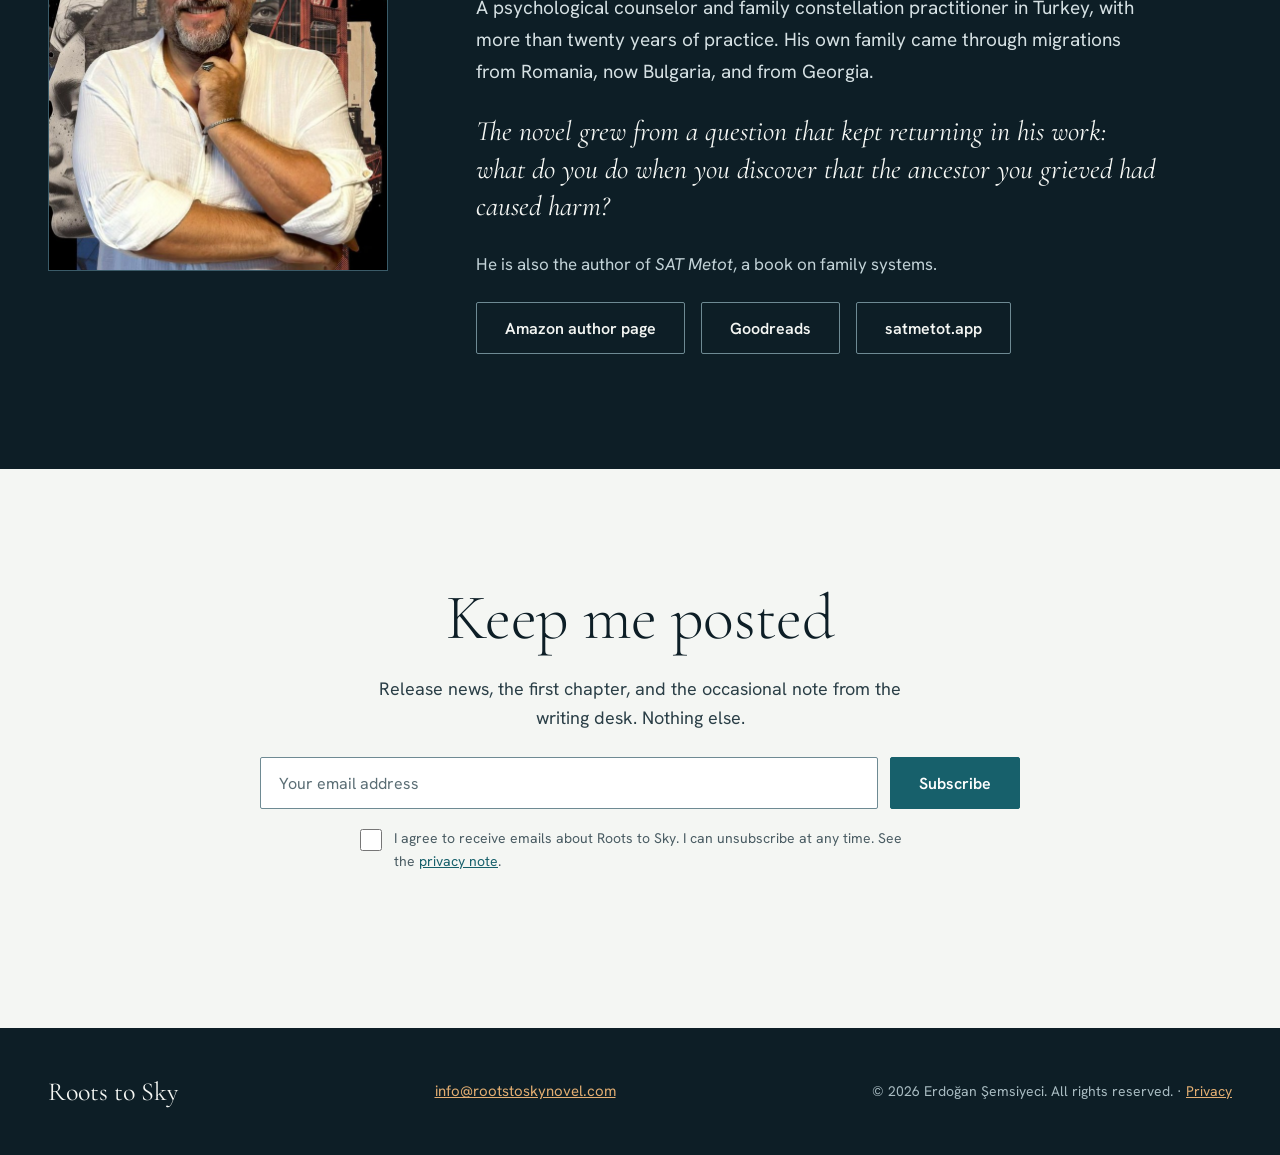
==== commit 4b06ddf2: "site: TR cekilis bolumu kapanista kalkiyor + 'before release' kalintisi temizlendi" ====
--- a/index.html
+++ b/index.html
@@ -170,7 +170,7 @@
       </div>
       <div class="stack firsts">
         <p class="eyebrow">First readers</p>
-        <p class="quote">Early copies are with a first circle of readers. Their words will appear here before release.</p>
+        <p class="quote">Early copies are with a first circle of readers. Their words will appear here.</p>
         <p class="lead" style="max-width:none">Want to read it early? 100 free PDF copies are going out directly from this site. If the book stays with you, an honest review on Amazon or Goodreads would mean a great deal. It is a hope, never a condition.</p>
         <form data-form="early" novalidate style="display:flex;flex-direction:column;gap:14px">
           <div class="formrow">
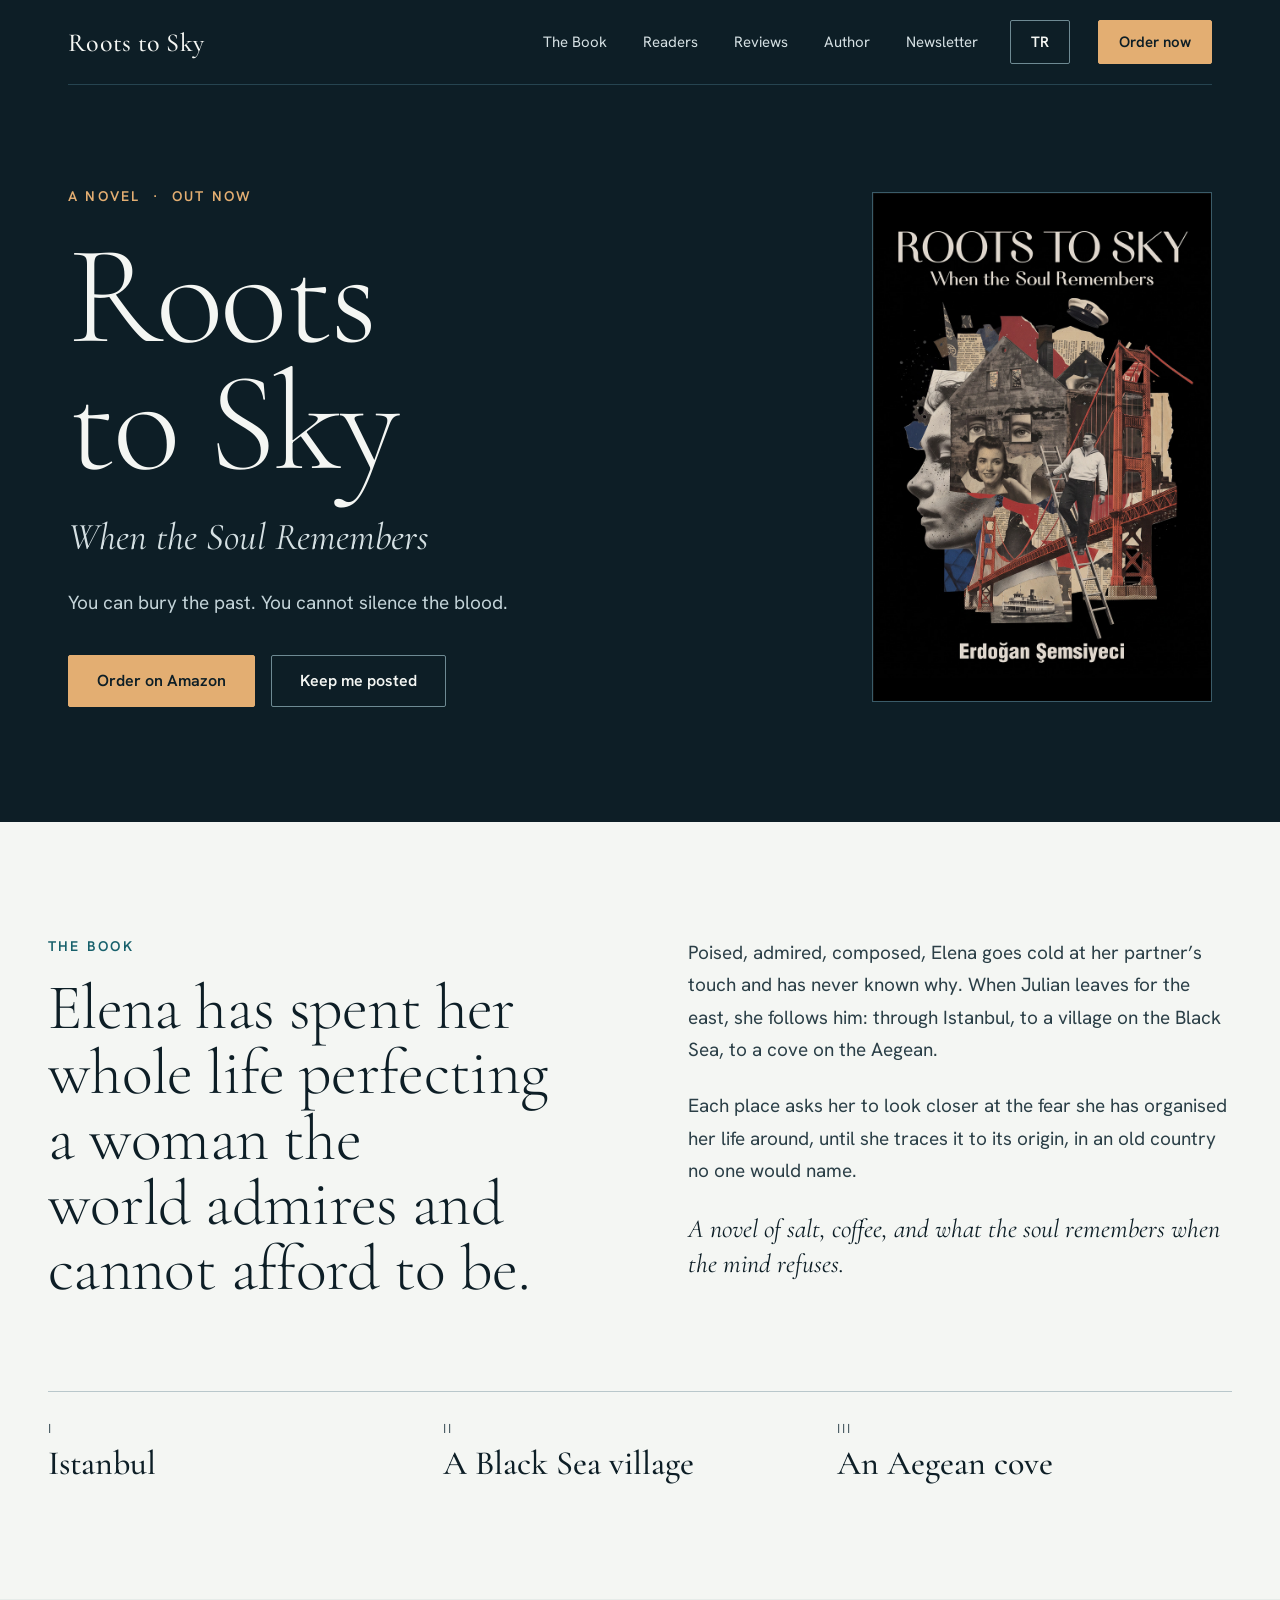
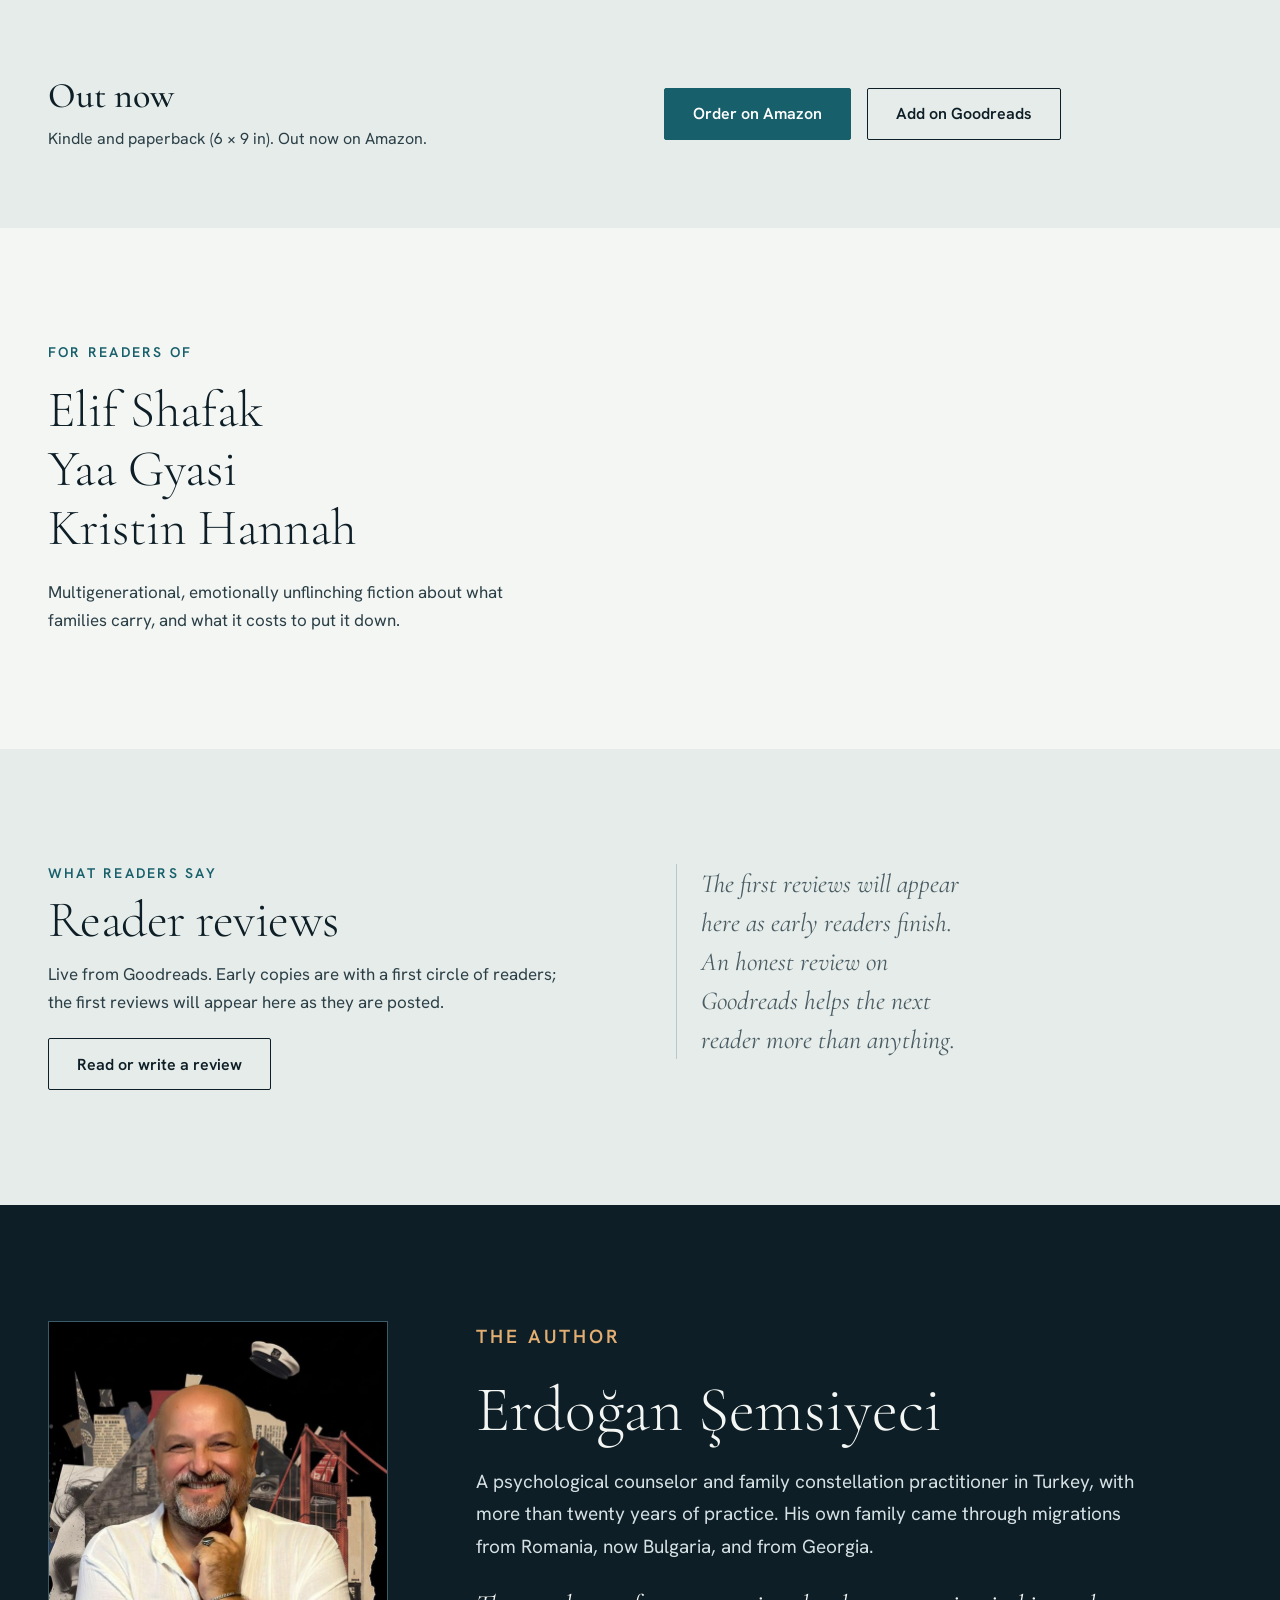
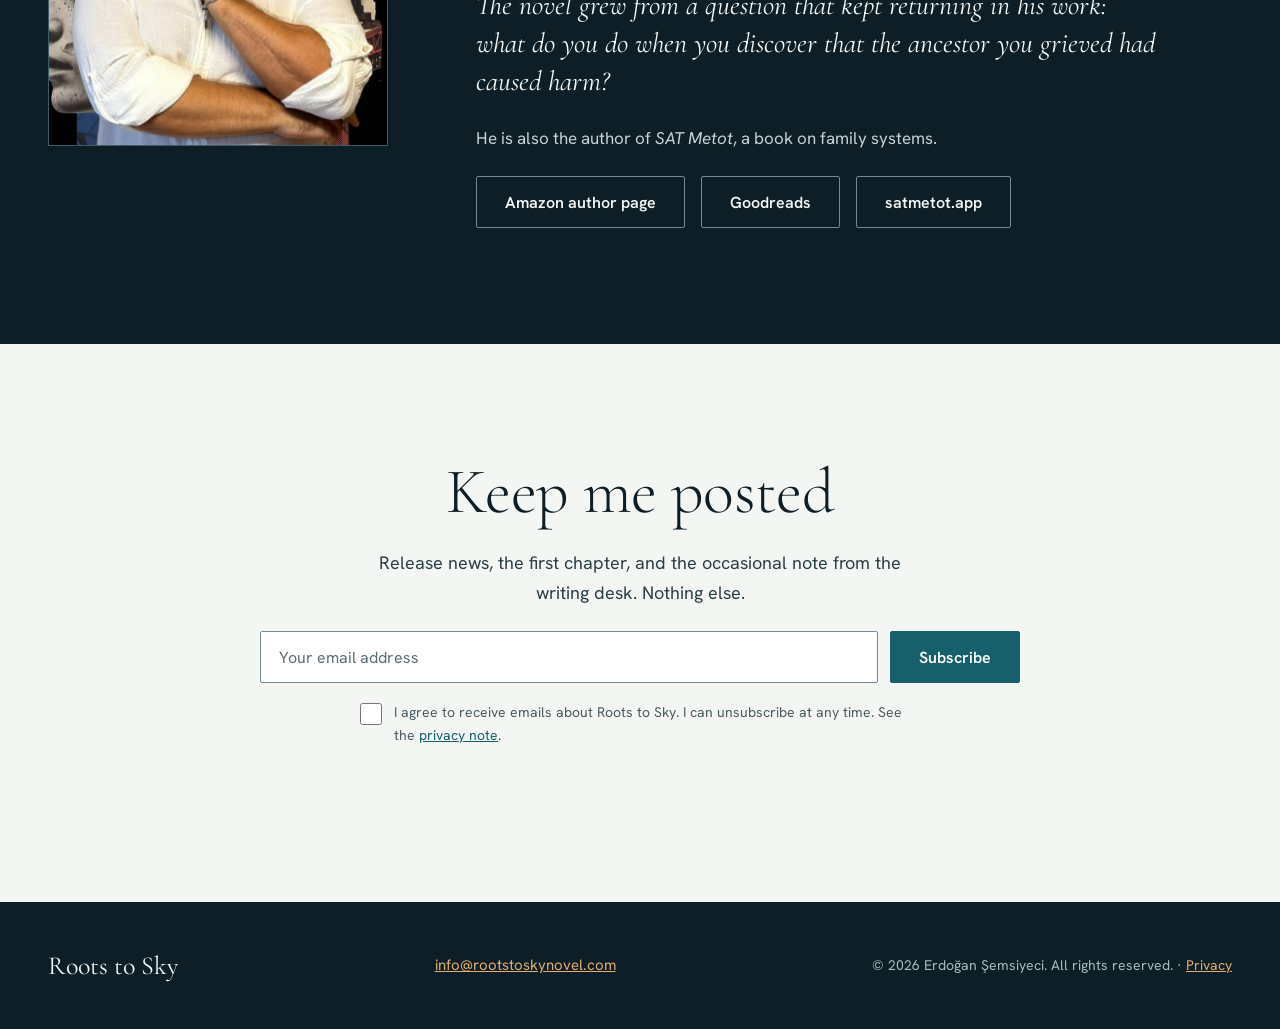
==== commit 1dd7800f: "site: 'First readers / 100 free PDF' bolumu kaldirildi (kitap satista) — EN + TR" ====
--- a/index.html
+++ b/index.html
@@ -168,24 +168,6 @@
         <p class="comps">Elif Shafak<br>Yaa Gyasi<br>Kristin Hannah</p>
         <p class="lead">Multigenerational, emotionally unflinching fiction about what families carry, and what it costs to put it down.</p>
       </div>
-      <div class="stack firsts">
-        <p class="eyebrow">First readers</p>
-        <p class="quote">Early copies are with a first circle of readers. Their words will appear here.</p>
-        <p class="lead" style="max-width:none">Want to read it early? 100 free PDF copies are going out directly from this site. If the book stays with you, an honest review on Amazon or Goodreads would mean a great deal. It is a hope, never a condition.</p>
-        <form data-form="early" novalidate style="display:flex;flex-direction:column;gap:14px">
-          <div class="formrow">
-            <label class="sr" for="copyemail">Email address for a PDF copy</label>
-            <input id="copyemail" type="email" name="email" autocomplete="email" placeholder="Your email address" required>
-            <button class="btn btn-teal" type="submit">Request a PDF copy</button>
-          </div>
-          <div class="hp" aria-hidden="true"><label>Leave empty <input type="text" name="hp" tabindex="-1" autocomplete="off"></label></div>
-          <div class="consent">
-            <input id="copyconsent" type="checkbox" name="consent">
-            <label for="copyconsent">I agree to receive emails about Roots to Sky. I can unsubscribe at any time. See the <a href="privacy.html">privacy note</a>.</label>
-          </div>
-          <p class="msg" role="status" aria-live="polite"></p>
-        </form>
-      </div>
     </div>
   </section>
 
@@ -263,7 +245,7 @@
 </footer>
 
 <script src="config.js"></script>
-<script src="site.js"></script>
+<script src="site.js?v=20261124"></script>
 <!-- Goodreads giveaway widget. It replaces the placeholder div above by id,
      so this must load after that div. -->
 <script src="https://www.goodreads.com/giveaway/widget/455663" type="text/javascript" charset="utf-8"></script>
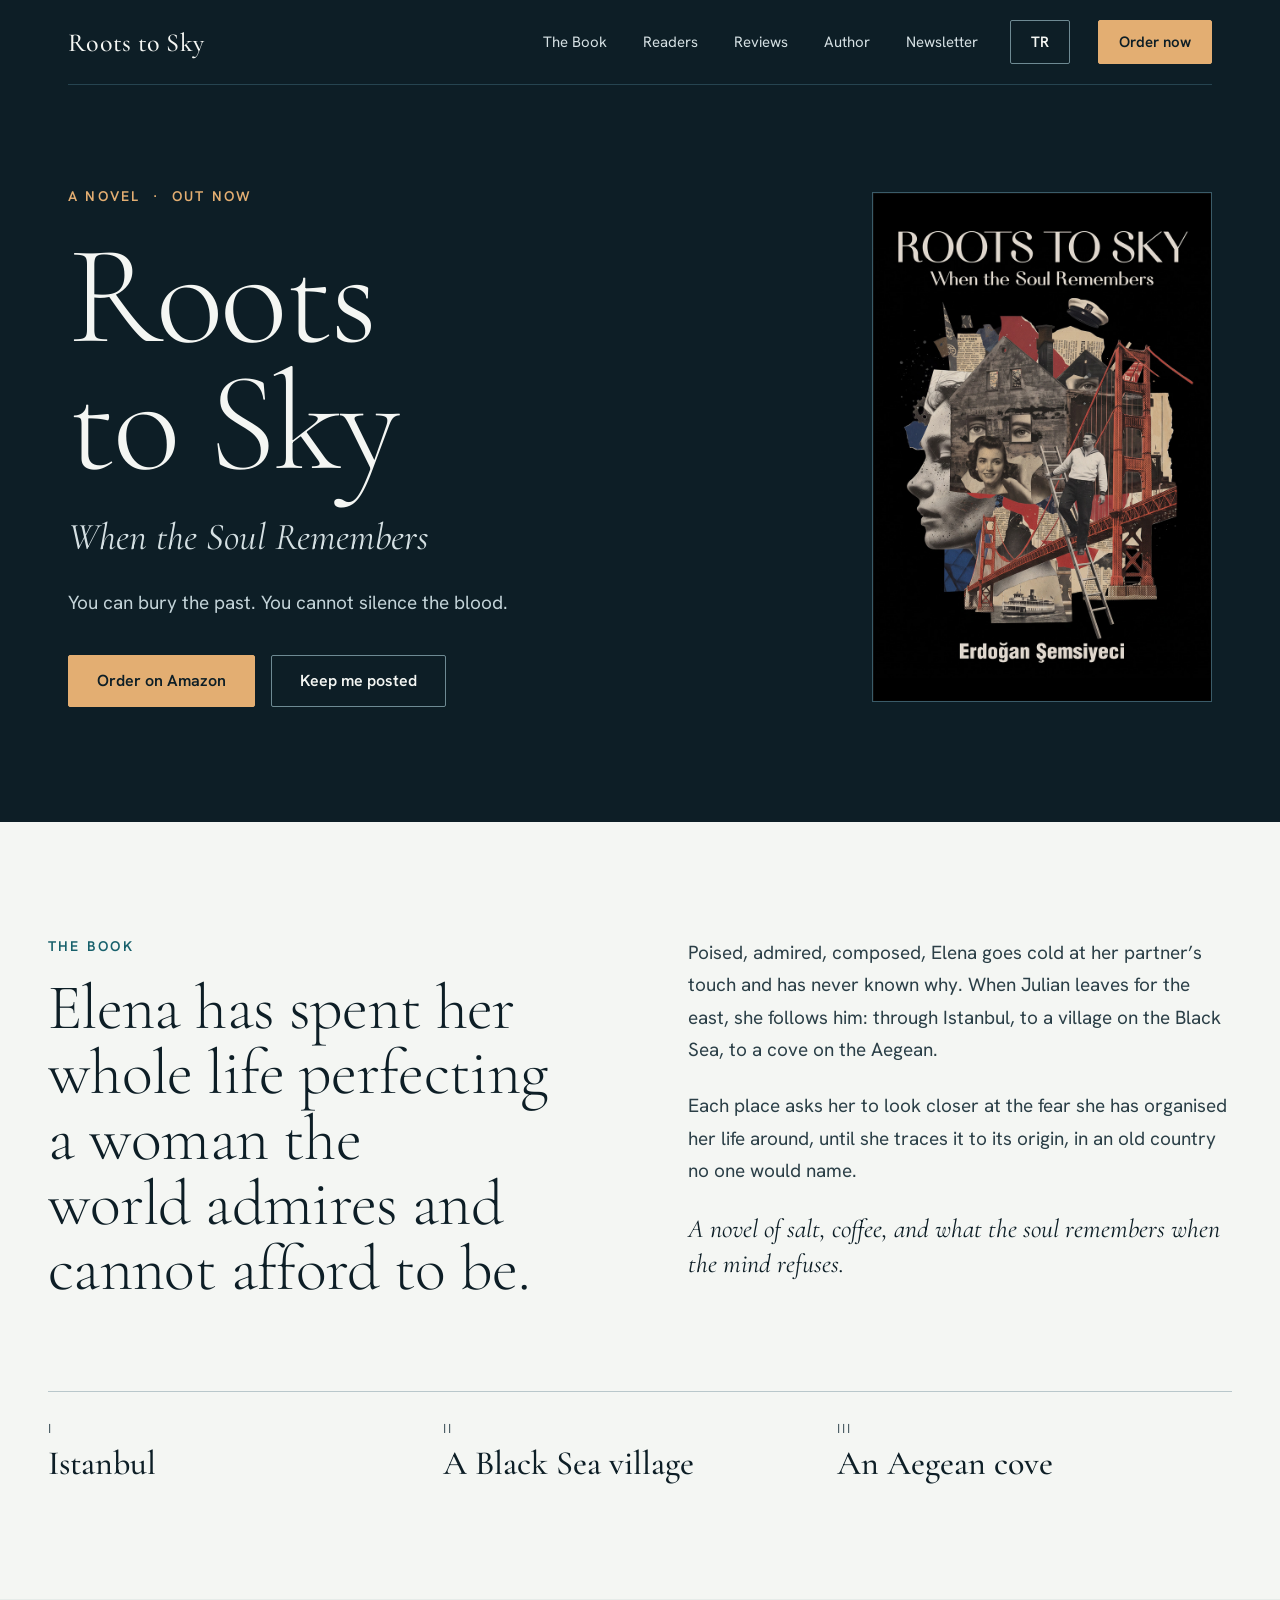
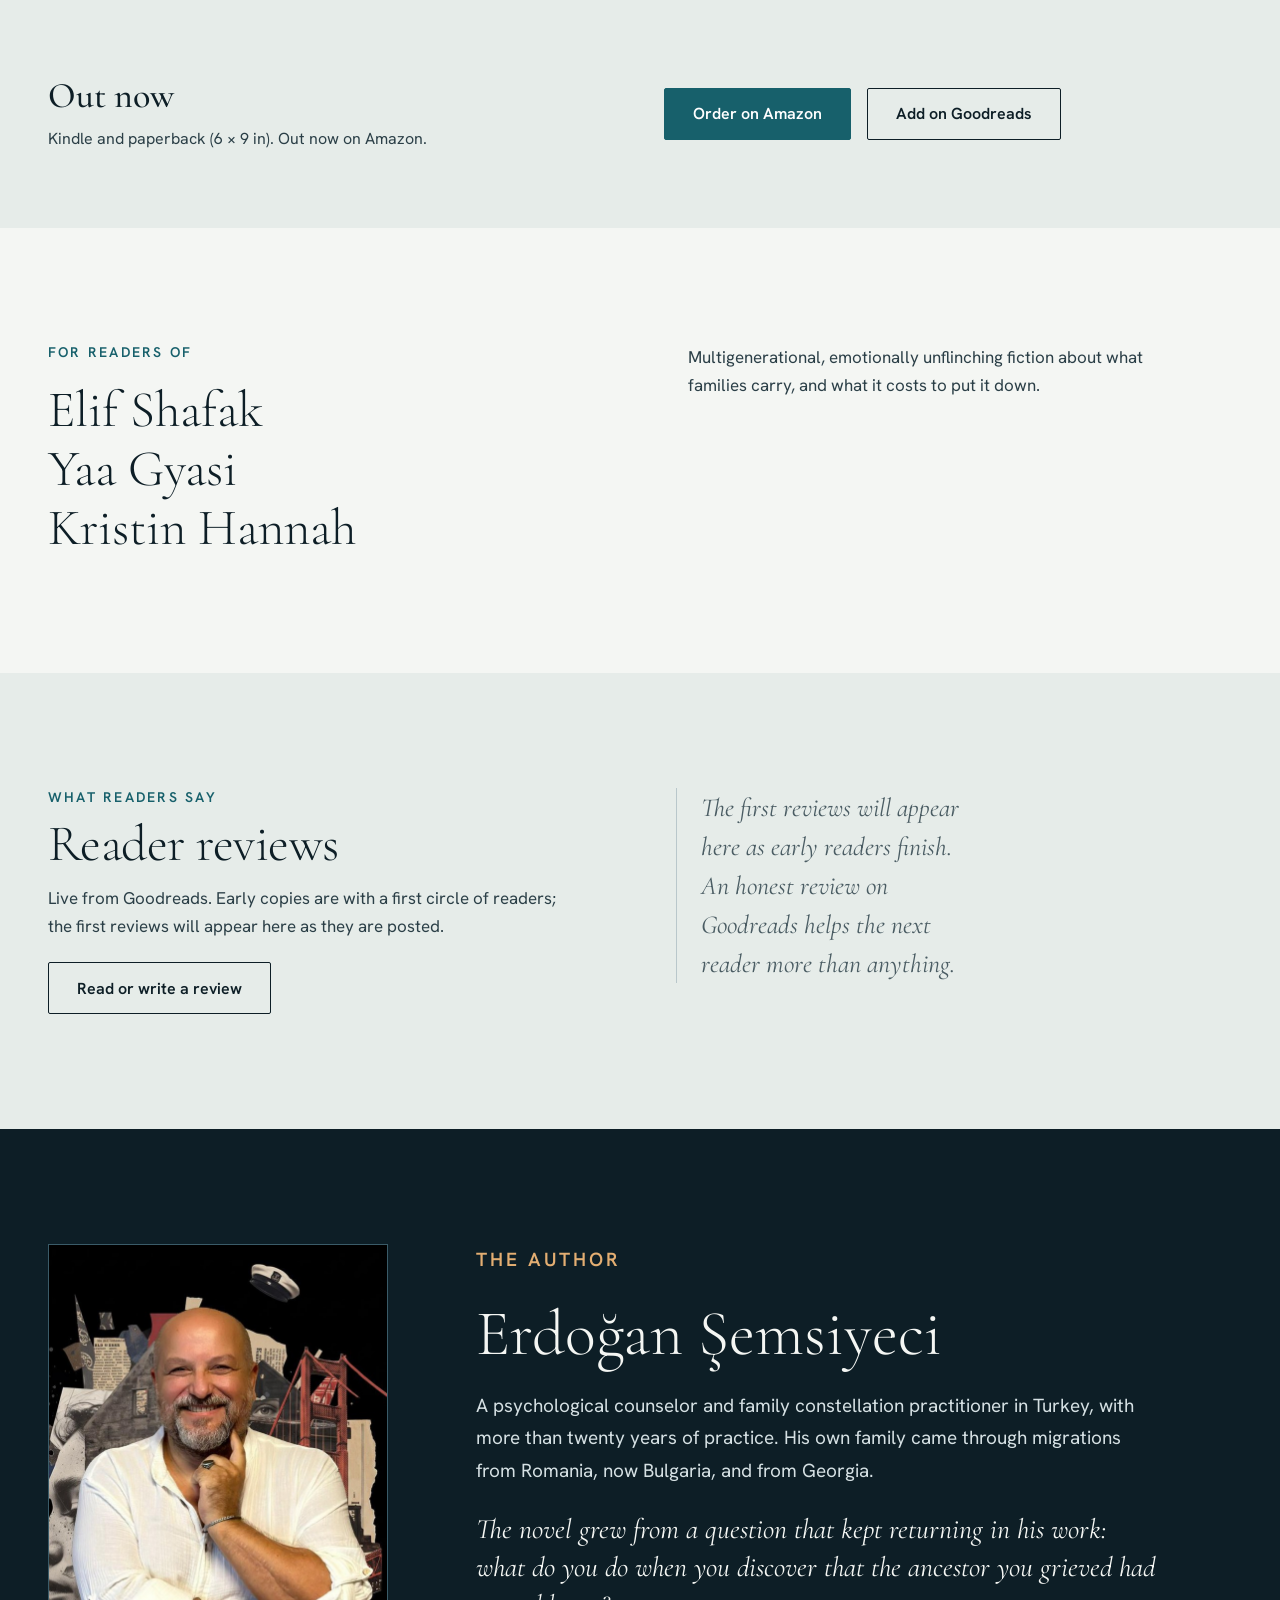
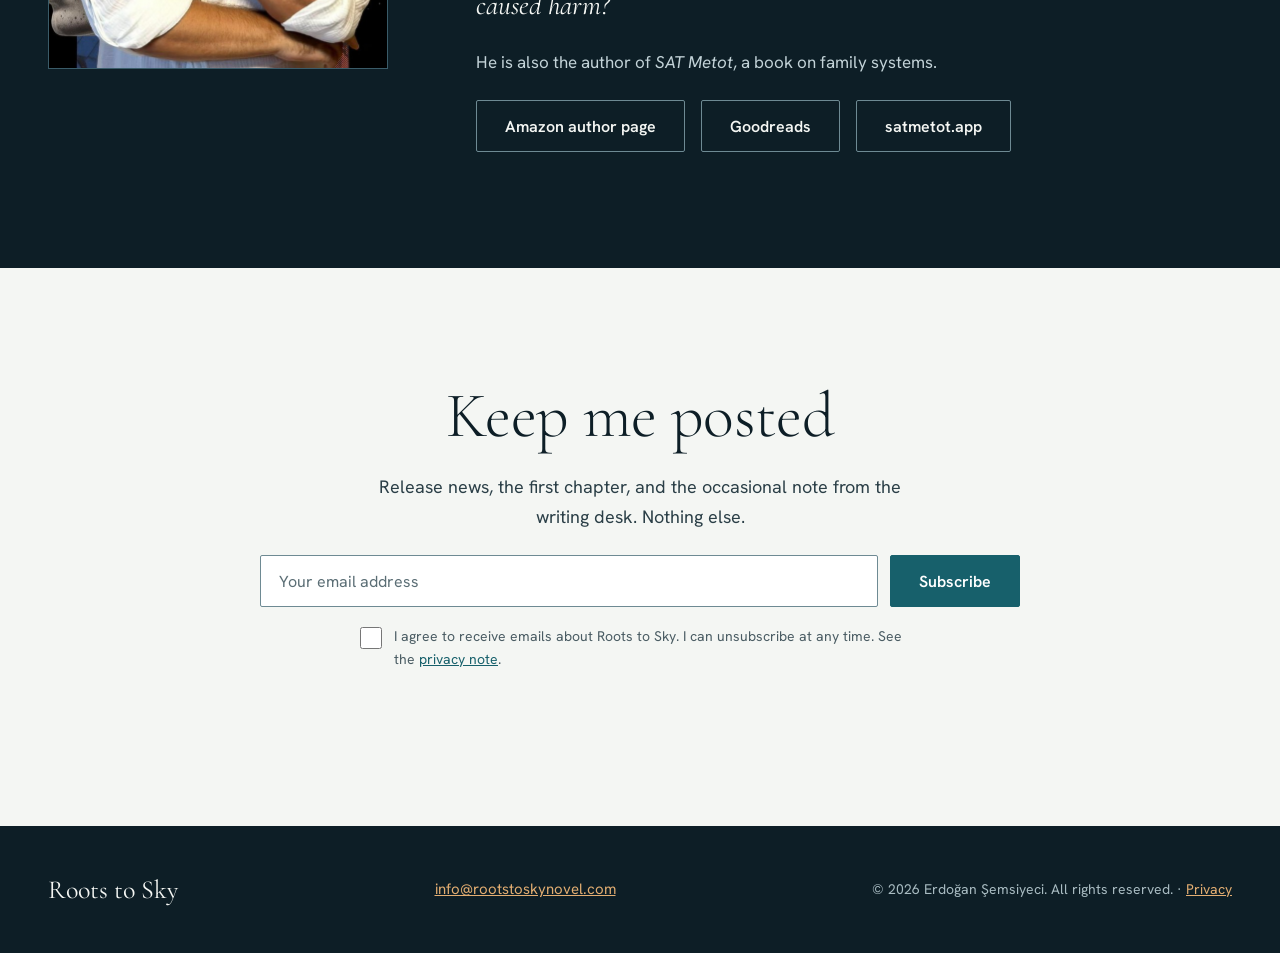
==== commit 41aadc20: "site: 'For readers of' blogu iki sutuna dengelendi (ARC blogu kalkinca sag kolon bos kalmisti)" ====
--- a/index.html
+++ b/index.html
@@ -166,6 +166,8 @@
       <div class="stack">
         <p class="eyebrow">For readers of</p>
         <p class="comps">Elif Shafak<br>Yaa Gyasi<br>Kristin Hannah</p>
+      </div>
+      <div class="stack">
         <p class="lead">Multigenerational, emotionally unflinching fiction about what families carry, and what it costs to put it down.</p>
       </div>
     </div>
